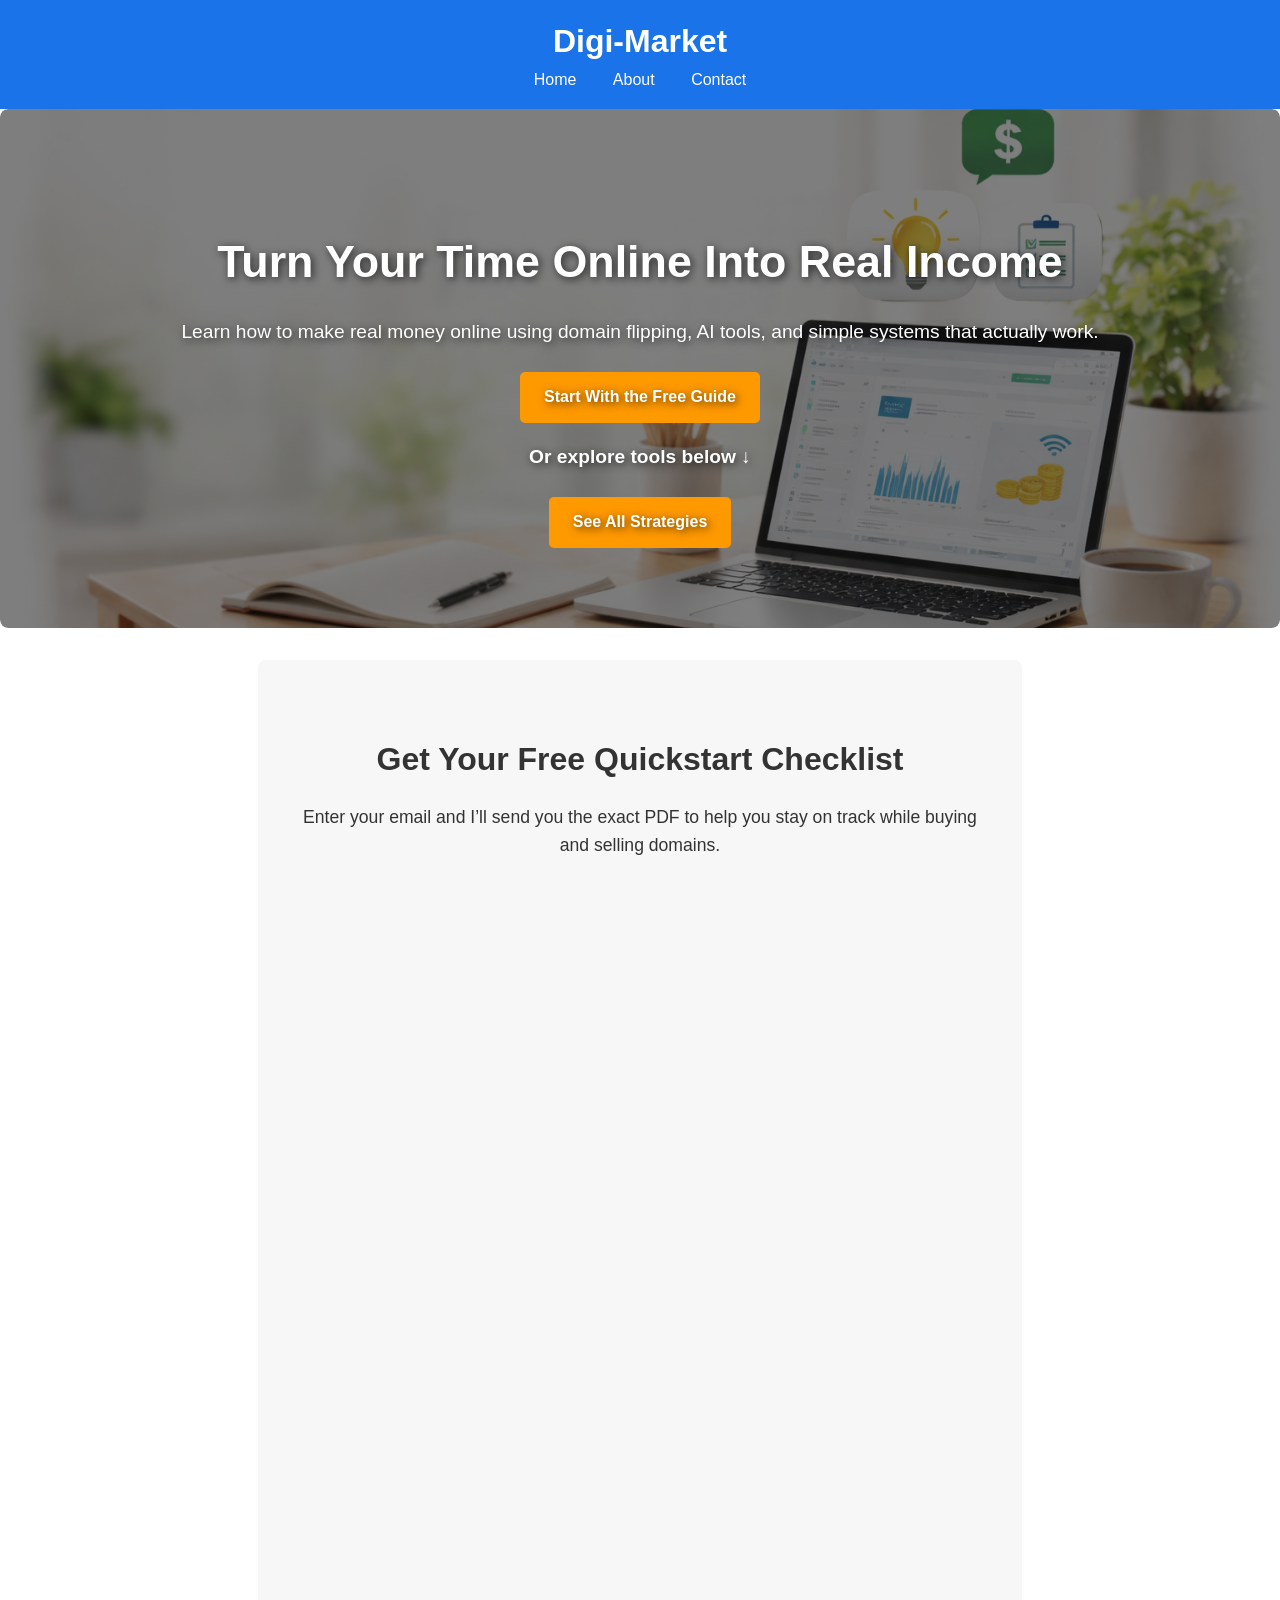
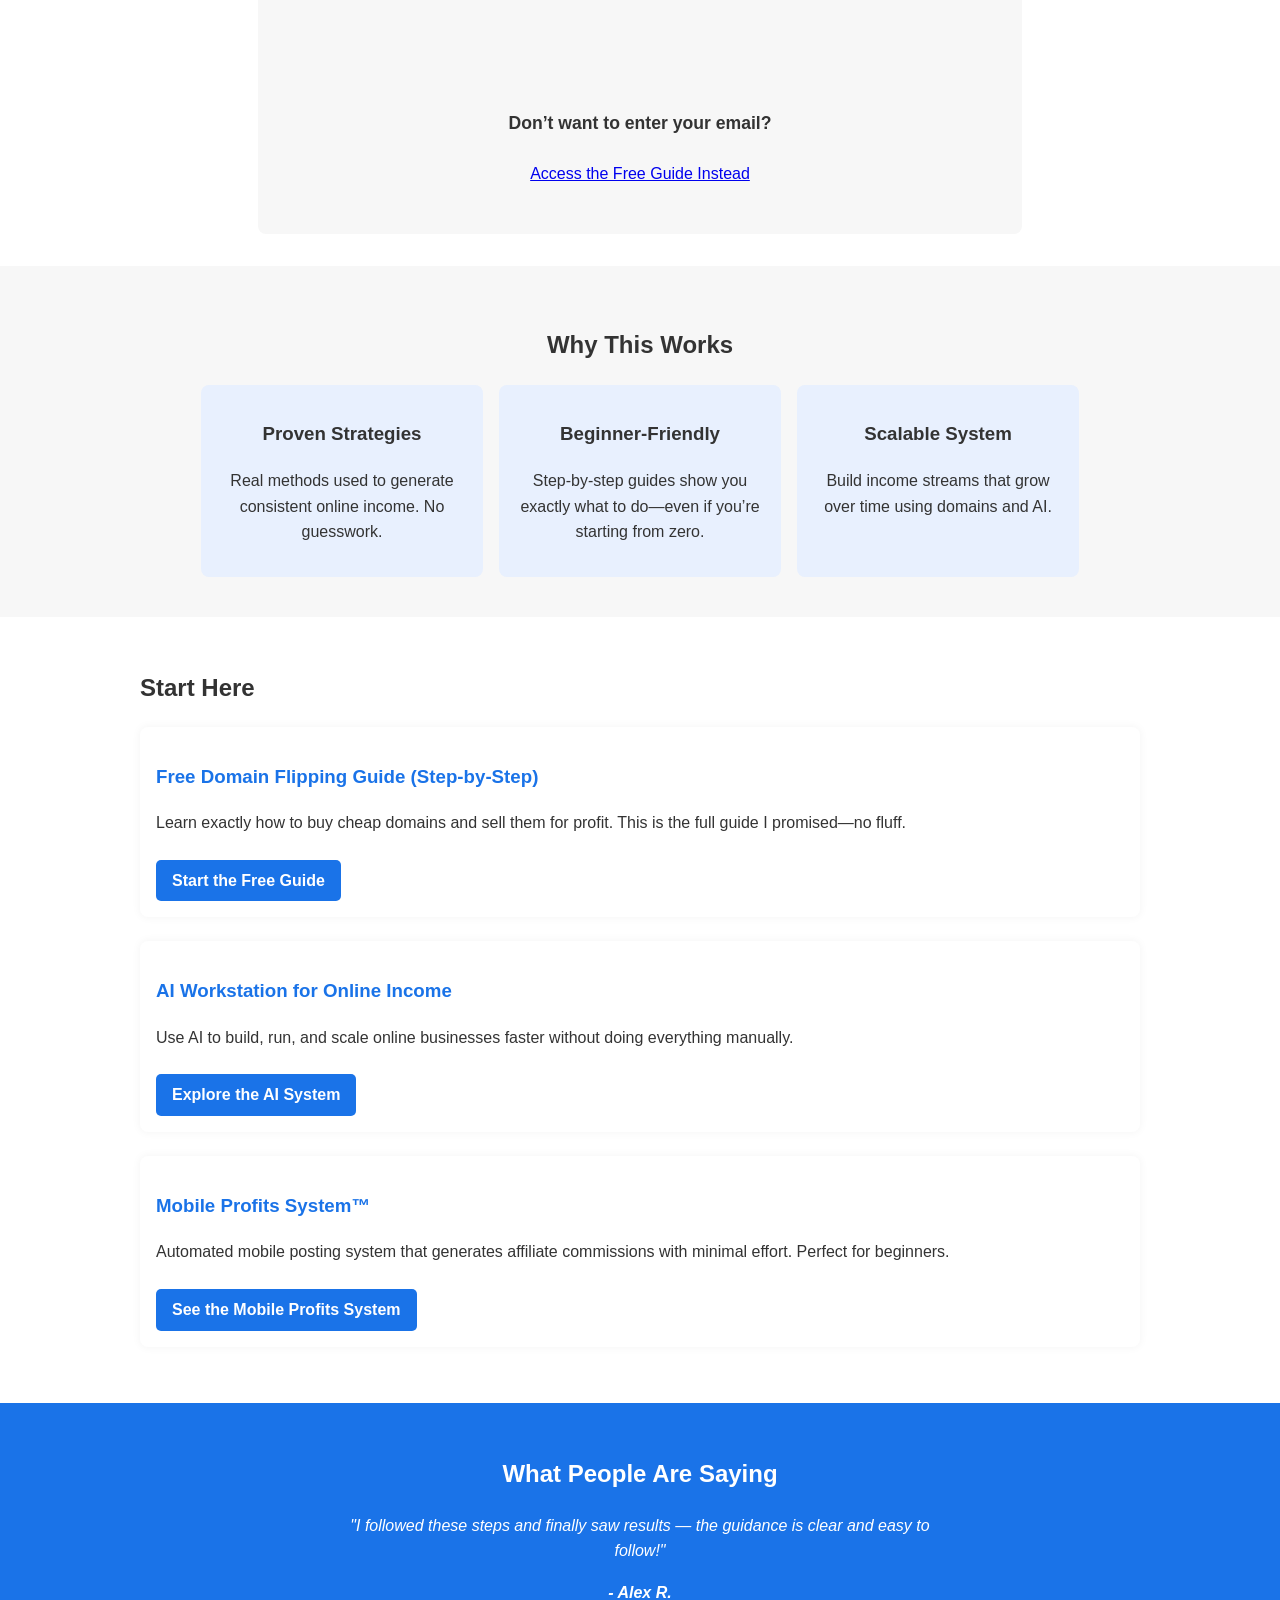
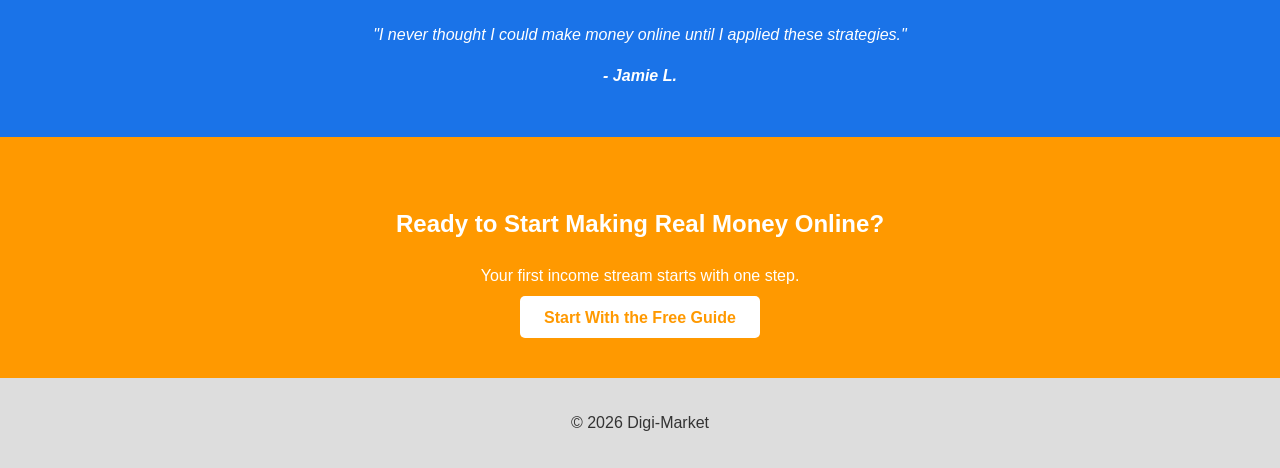
==== index.html @ 75db869a "Update index.html" ====
<!DOCTYPE html>
<html lang="en">
<head>
<meta charset="UTF-8">
<meta name="viewport" content="width=device-width, initial-scale=1.0">
<title>Digi-Market — Make Real Money Online</title>
<link rel="stylesheet" href="style.css">
  <!-- Google AdSense -->
<script async src="https://pagead2.googlesyndication.com/pagead/js/adsbygoogle.js?client=ca-pub-5979690672449137"
     crossorigin="anonymous"></script>
  <!-- Google tag (gtag.js) -->
  <script async src="https://www.googletagmanager.com/gtag/js?id=AW-18032650656"></script>
  <script>
    window.dataLayer = window.dataLayer || [];
    function gtag(){dataLayer.push(arguments);}
    gtag('js', new Date());
    gtag('config', 'AW-18032650656');
  </script>
</head>
<body>

<header>
  <h1>Digi-Market</h1>
  <nav>
    <a href="index.html">Home</a>
    <a href="about.html">About</a>
    <a href="contact.html">Contact</a>
  </nav>
</header>

<!-- Hero Section -->
<section class="hero">
  <h2>Turn Your Time Online Into Real Income</h2>
  <p>Learn how to make real money online using domain flipping, AI tools, and simple systems that actually work.</p>

  <!-- STRONGER FUNNEL CTA -->
  <a href="post1.html" class="btn">Start With the Free Guide</a>

  <p><strong>Or explore tools below ↓</strong></p>
  <a href="#featured-posts" class="btn">See All Strategies</a>
</section>

<!-- Email Capture / Free Checklist Section -->
<section class="email-capture">
  <h2>Get Your Free Quickstart Checklist</h2>
  <p>Enter your email and I’ll send you the exact PDF to help you stay on track while buying and selling domains.</p>

  <!-- Embed Google Form -->
  <iframe src="https://docs.google.com/forms/d/e/1FAIpQLSdi3RDAA8C1wClG1xMWoUE20D4mBUpLMf0RvMPn7SQaEUmAIg/viewform?usp=sharing&ouid=103506166708441668203" width="640" height="800" frameborder="0" marginheight="0" marginwidth="0">Loading…</iframe>

  <!-- Extra CTA -->
  <p><strong>Don’t want to enter your email?</strong></p>
  <a href="post1.html" class="btn">Access the Free Guide Instead</a>
</section>
  
  <!-- Ad Unit -->
<ins class="adsbygoogle"
     style="display:block; margin:20px auto;"
     data-ad-client="ca-pub-5979690672449137"
     data-ad-slot="1234567890"
     data-ad-format="auto"
     data-full-width-responsive="true"></ins>
<script>
     (adsbygoogle = window.adsbygoogle || []).push({});
</script>
  
<!-- Features / Benefits -->
<section class="features-section">
  <h2>Why This Works</h2>
  <div class="features">
    <div class="feature">
      <h3>Proven Strategies</h3>
      <p>Real methods used to generate consistent online income. No guesswork.</p>
    </div>
    <div class="feature">
      <h3>Beginner-Friendly</h3>
      <p>Step-by-step guides show you exactly what to do—even if you’re starting from zero.</p>
    </div>
    <div class="feature">
      <h3>Scalable System</h3>
      <p>Build income streams that grow over time using domains and AI.</p>
    </div>
  </div>
</section>

<!-- Featured Posts / Products -->
<section id="featured-posts" class="featured-posts">
  <h2>Start Here</h2>

  <!-- Post 1 -->
  <article>
    <h3><a href="post1.html">Free Domain Flipping Guide (Step-by-Step)</a></h3>
    <p>Learn exactly how to buy cheap domains and sell them for profit. This is the full guide I promised—no fluff.</p>
    <a href="post1.html" class="btn">Start the Free Guide</a>
  </article>

  <!-- Post 2 -->
  <article>
    <h3><a href="post2.html">AI Workstation for Online Income</a></h3>
    <p>Use AI to build, run, and scale online businesses faster without doing everything manually.</p>
    <a href="post2.html" class="btn">Explore the AI System</a>
  </article>

  <!-- Post 3: Mobile Profits Affiliate -->
  <article>
    <h3><a href="post3.html">Mobile Profits System™</a></h3>
    <p>Automated mobile posting system that generates affiliate commissions with minimal effort. Perfect for beginners.</p>
    <a href="post3.html" class="btn">See the Mobile Profits System</a>
  </article>
</section>

<!-- Testimonials Section -->
<section class="testimonials">
  <h2>What People Are Saying</h2>
  <div class="testimonial">
    <p>"I followed these steps and finally saw results — the guidance is clear and easy to follow!"</p>
    <span>- Alex R.</span>
  </div>
  <div class="testimonial">
    <p>"I never thought I could make money online until I applied these strategies."</p>
    <span>- Jamie L.</span>
  </div>
</section>

<!-- Bottom CTA -->
<section class="bottom-cta">
  <h2>Ready to Start Making Real Money Online?</h2>
  <p>Your first income stream starts with one step.</p>
  <a href="post1.html" class="btn">Start With the Free Guide</a>
</section>

<footer>
  <p>&copy; 2026 Digi-Market</p>
</footer>

</body>
</html>
---- style.css ----
/* --- General Styles --- */
body {
  font-family: Arial, sans-serif;
  margin: 0;
  padding: 0;
  line-height: 1.6;
  color: #333;
  background-color: #fff;
}

header {
  background: #1a73e8;
  color: #fff;
  padding: 1rem;
  text-align: center;
}

header h1 {
  margin: 0;
}

nav a {
  color: #fff;
  text-decoration: none;
  margin: 0 1rem;
}

nav a:hover {
  text-decoration: underline;
}

/* --- Hero Section --- */
.hero {
  position: relative;
  padding: 5rem 2rem;
  text-align: center;
  color: #fff;
  background-image: url('https://digi-makret.github.io/Digi-Market.github.io/hero-background.png'); /* root folder path */
  background-repeat: no-repeat;
  background-position: center center;
  background-size: cover;
  border-radius: 8px;
  overflow: hidden;
}

.hero::before {
  content: "";
  position: absolute;
  top: 0; left: 0;
  width: 100%;
  height: 100%;
  background-color: rgba(0, 0, 0, 0.5); /* overlay to make text readable */
  z-index: 0;
  border-radius: 8px;
}

.hero h2,
.hero p,
.hero .btn {
  position: relative;
  z-index: 1;
  text-shadow: 2px 2px 8px rgba(0,0,0,0.7);
}

.hero h2 {
  font-size: 2.8rem;
  margin-bottom: 1rem;
}

.hero p {
  font-size: 1.2rem;
  margin-bottom: 1.5rem;
}

.hero .btn {
  display: inline-block;
  padding: 0.8rem 1.5rem;
  background: #ff9900;
  color: #fff;
  border-radius: 5px;
  text-decoration: none;
  font-weight: bold;
  transition: background 0.3s;
}

.hero .btn:hover {
  background: #cc7a00;
}

/* --- Features Section --- */
.features-section {
  padding: 2.5rem 2rem;
  text-align: center;
  background: #f7f7f7;
}

.features {
  display: flex;
  flex-wrap: wrap;
  justify-content: center;
  gap: 1rem;
  margin-top: 1rem;
}

.feature {
  flex: 0 0 250px;
  background: #e8f0fe;
  padding: 1rem;
  border-radius: 8px;
}

/* --- Featured Posts --- */
.featured-posts {
  padding: 2rem;
  max-width: 1000px;
  margin: 0 auto;
}

.featured-posts article {
  background: #fff;
  padding: 1rem;
  margin-bottom: 1.5rem;
  border-radius: 8px;
  box-shadow: 0 0 10px rgba(0,0,0,0.05);
}

.featured-posts h3 a {
  color: #1a73e8;
  text-decoration: none;
}

.featured-posts .btn {
  display: inline-block;
  margin-top: 0.5rem;
  padding: 0.5rem 1rem;
  background: #1a73e8;
  color: #fff;
  border-radius: 5px;
  text-decoration: none;
  font-weight: bold;
}

.featured-posts .btn:hover {
  background: #155ab6;
}

/* --- Testimonials --- */
.testimonials {
  background: #1a73e8;
  color: #fff;
  text-align: center;
  padding: 2rem;
}

.testimonials .testimonial {
  max-width: 600px;
  margin: 1rem auto;
  font-style: italic;
}

.testimonials span {
  display: block;
  margin-top: 0.5rem;
  font-weight: bold;
}

/* --- Bottom CTA --- */
.bottom-cta {
  text-align: center;
  padding: 3rem 2rem;
  background: #ff9900;
  color: #fff;
}

.bottom-cta .btn {
  background: #fff;
  color: #ff9900;
  padding: 0.8rem 1.5rem;
  font-weight: bold;
  text-decoration: none;
  border-radius: 5px;
}

.bottom-cta .btn:hover {
  background: #e6e6e6;
}

/* --- Footer --- */
footer {
  text-align: center;
  padding: 1rem;
  background: #ddd;
}

/* --- Email Capture Section --- */
.email-capture {
  text-align: center;
  padding: 3rem 2rem;
  background: #f7f7f7;
  border-radius: 8px;
  margin: 2rem auto;
  max-width: 700px;
}

.email-capture h2 {
  font-size: 2rem;
  margin-bottom: 1rem;
}

.email-capture p {
  font-size: 1.1rem;
  margin-bottom: 1.5rem;
}

.email-capture iframe {
  border: none;
  width: 100%;
  max-width: 640px;
  height: 800px;
  border-radius: 8px;
}
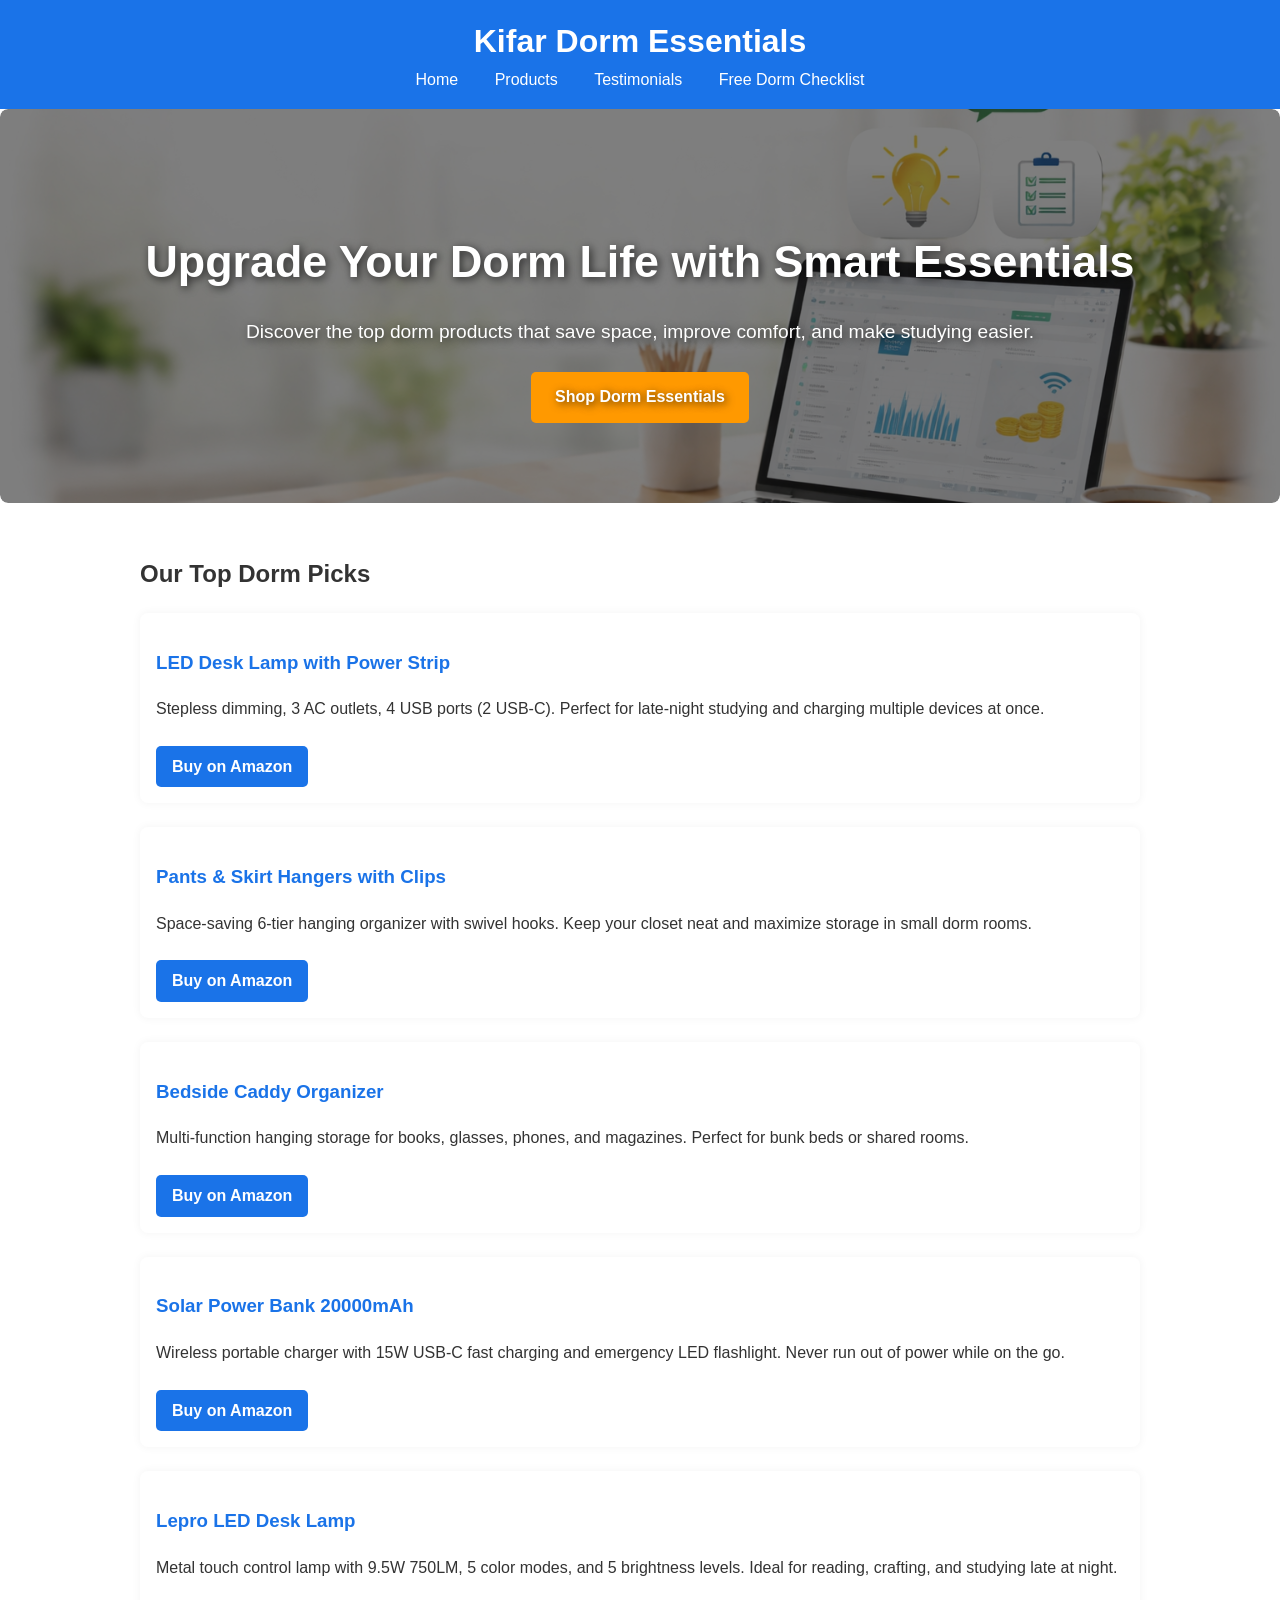
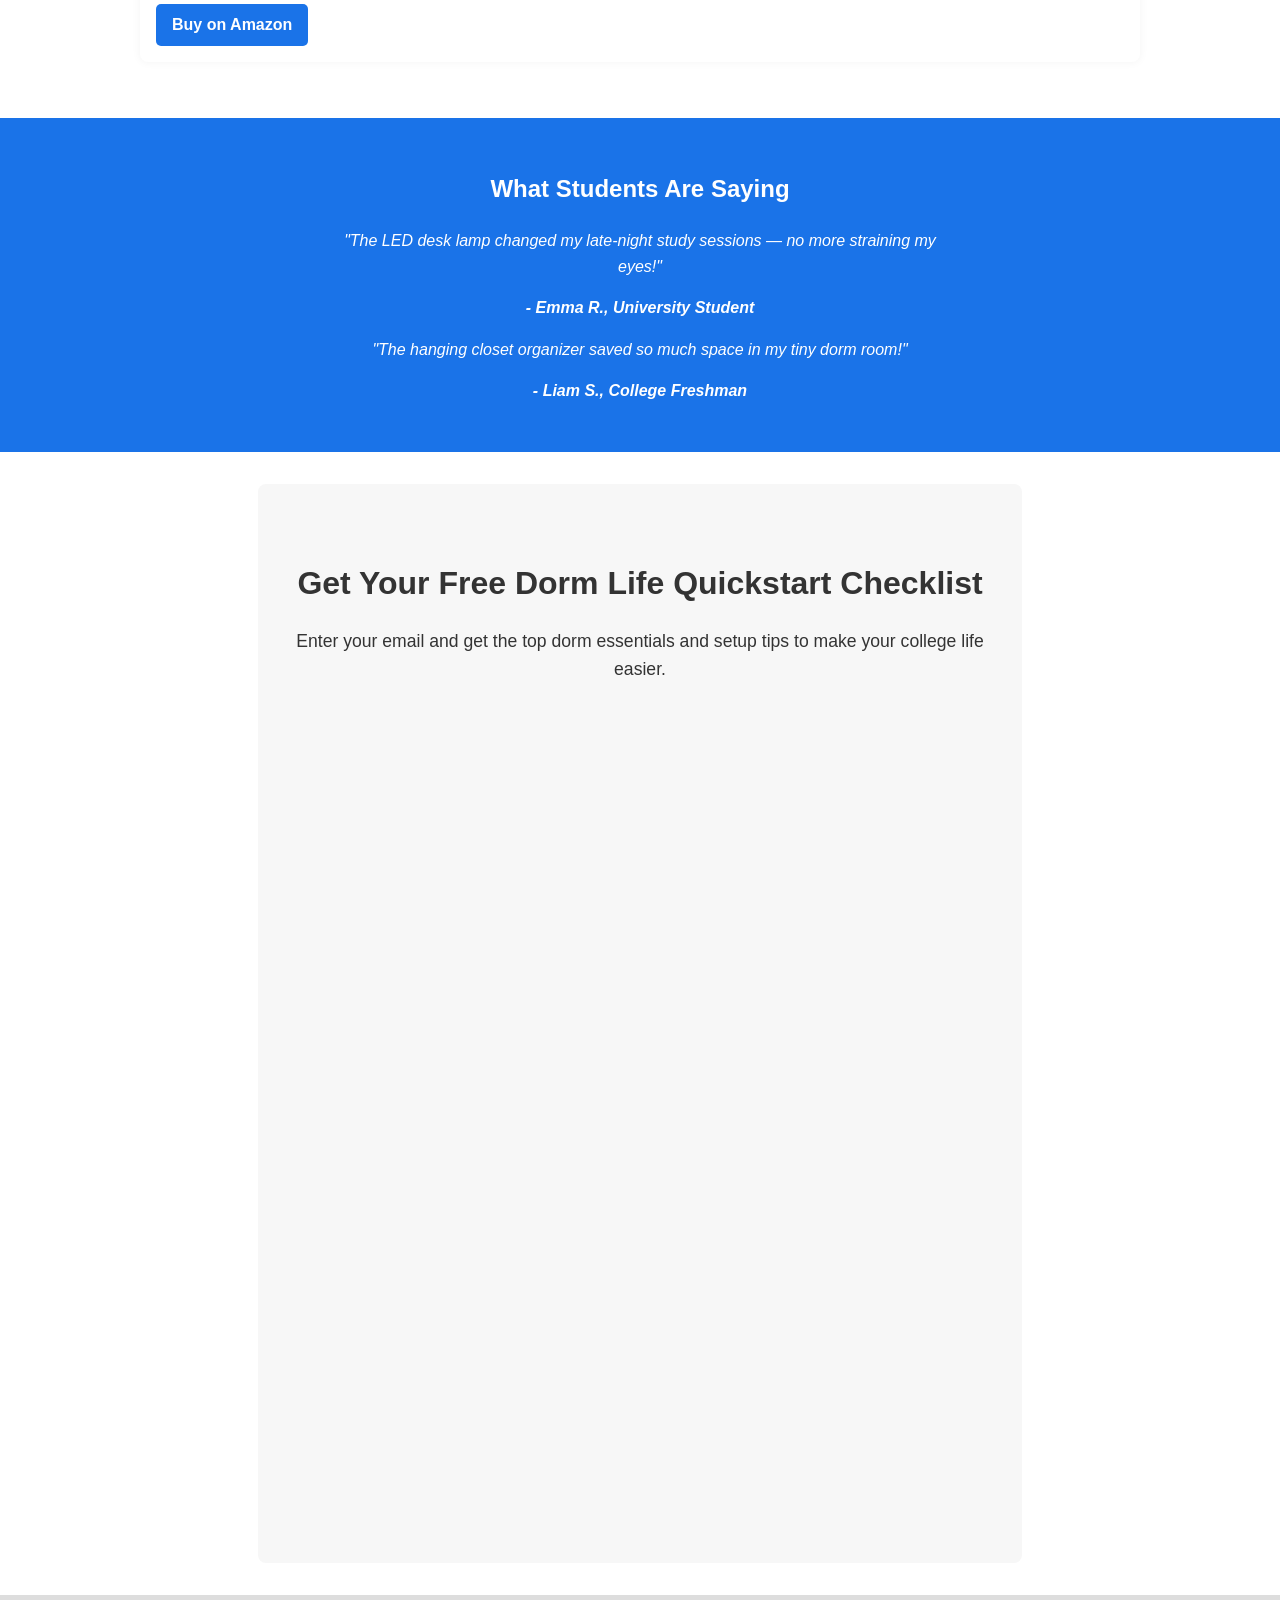
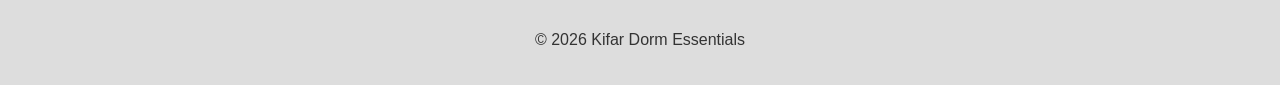
==== commit 2f765bef: "Update index.html" ====
--- a/index.html
+++ b/index.html
@@ -3,134 +3,104 @@
 <head>
 <meta charset="UTF-8">
 <meta name="viewport" content="width=device-width, initial-scale=1.0">
-<title>Digi-Market — Make Real Money Online</title>
+<title>Kifar Dorm Essentials — Make Your College Life Easier</title>
 <link rel="stylesheet" href="style.css">
-  <!-- Google AdSense -->
+
+<!-- Google AdSense -->
 <script async src="https://pagead2.googlesyndication.com/pagead/js/adsbygoogle.js?client=ca-pub-5979690672449137"
      crossorigin="anonymous"></script>
-  <!-- Google tag (gtag.js) -->
-  <script async src="https://www.googletagmanager.com/gtag/js?id=AW-18032650656"></script>
-  <script>
-    window.dataLayer = window.dataLayer || [];
-    function gtag(){dataLayer.push(arguments);}
-    gtag('js', new Date());
-    gtag('config', 'AW-18032650656');
-  </script>
+
+<!-- Google Analytics Tag -->
+<script async src="https://www.googletagmanager.com/gtag/js?id=AW-18032650656"></script>
+<script>
+  window.dataLayer = window.dataLayer || [];
+  function gtag(){dataLayer.push(arguments);}
+  gtag('js', new Date());
+  gtag('config', 'AW-18032650656');
+</script>
 </head>
 <body>
 
 <header>
-  <h1>Digi-Market</h1>
+  <h1>Kifar Dorm Essentials</h1>
   <nav>
     <a href="index.html">Home</a>
-    <a href="about.html">About</a>
-    <a href="contact.html">Contact</a>
+    <a href="#featured-products">Products</a>
+    <a href="#testimonials">Testimonials</a>
+    <a href="#email-capture">Free Dorm Checklist</a>
   </nav>
 </header>
 
 <!-- Hero Section -->
 <section class="hero">
-  <h2>Turn Your Time Online Into Real Income</h2>
-  <p>Learn how to make real money online using domain flipping, AI tools, and simple systems that actually work.</p>
-
-  <!-- STRONGER FUNNEL CTA -->
-  <a href="post1.html" class="btn">Start With the Free Guide</a>
-
-  <p><strong>Or explore tools below ↓</strong></p>
-  <a href="#featured-posts" class="btn">See All Strategies</a>
+  <h2>Upgrade Your Dorm Life with Smart Essentials</h2>
+  <p>Discover the top dorm products that save space, improve comfort, and make studying easier.</p>
+  <a href="#featured-products" class="btn">Shop Dorm Essentials</a>
 </section>
 
-<!-- Email Capture / Free Checklist Section -->
-<section class="email-capture">
-  <h2>Get Your Free Quickstart Checklist</h2>
-  <p>Enter your email and I’ll send you the exact PDF to help you stay on track while buying and selling domains.</p>
+<!-- Featured Products Section -->
+<section id="featured-products" class="featured-posts">
+  <h2>Our Top Dorm Picks</h2>
 
-  <!-- Embed Google Form -->
-  <iframe src="https://docs.google.com/forms/d/e/1FAIpQLSdi3RDAA8C1wClG1xMWoUE20D4mBUpLMf0RvMPn7SQaEUmAIg/viewform?usp=sharing&ouid=103506166708441668203" width="640" height="800" frameborder="0" marginheight="0" marginwidth="0">Loading…</iframe>
+  <!-- Product 1 -->
+  <article>
+    <h3><a href="post1.html">LED Desk Lamp with Power Strip</a></h3>
+    <p>Stepless dimming, 3 AC outlets, 4 USB ports (2 USB-C). Perfect for late-night studying and charging multiple devices at once.</p>
+    <a href="https://amzn.to/4t3uhib" target="_blank" class="btn">Buy on Amazon</a>
+  </article>
 
-  <!-- Extra CTA -->
-  <p><strong>Don’t want to enter your email?</strong></p>
-  <a href="post1.html" class="btn">Access the Free Guide Instead</a>
+  <!-- Product 2 -->
+  <article>
+    <h3><a href="post2.html">Pants & Skirt Hangers with Clips</a></h3>
+    <p>Space-saving 6-tier hanging organizer with swivel hooks. Keep your closet neat and maximize storage in small dorm rooms.</p>
+    <a href="https://amzn.to/4srKptY" target="_blank" class="btn">Buy on Amazon</a>
+  </article>
+
+  <!-- Product 3 -->
+  <article>
+    <h3><a href="post3.html">Bedside Caddy Organizer</a></h3>
+    <p>Multi-function hanging storage for books, glasses, phones, and magazines. Perfect for bunk beds or shared rooms.</p>
+    <a href="https://amzn.to/3NAKEnC" target="_blank" class="btn">Buy on Amazon</a>
+  </article>
+
+  <!-- Product 4 -->
+  <article>
+    <h3><a href="post4.html">Solar Power Bank 20000mAh</a></h3>
+    <p>Wireless portable charger with 15W USB-C fast charging and emergency LED flashlight. Never run out of power while on the go.</p>
+    <a href="https://amzn.to/41lmUH9" target="_blank" class="btn">Buy on Amazon</a>
+  </article>
+
+  <!-- Product 5 -->
+  <article>
+    <h3><a href="post5.html">Lepro LED Desk Lamp</a></h3>
+    <p>Metal touch control lamp with 9.5W 750LM, 5 color modes, and 5 brightness levels. Ideal for reading, crafting, and studying late at night.</p>
+    <a href="https://amzn.to/3PVP1Ks" target="_blank" class="btn">Buy on Amazon</a>
+  </article>
+
 </section>
-  
-  <!-- Ad Unit -->
-<ins class="adsbygoogle"
-     style="display:block; margin:20px auto;"
-     data-ad-client="ca-pub-5979690672449137"
-     data-ad-slot="1234567890"
-     data-ad-format="auto"
-     data-full-width-responsive="true"></ins>
-<script>
-     (adsbygoogle = window.adsbygoogle || []).push({});
-</script>
-  
-<!-- Features / Benefits -->
-<section class="features-section">
-  <h2>Why This Works</h2>
-  <div class="features">
-    <div class="feature">
-      <h3>Proven Strategies</h3>
-      <p>Real methods used to generate consistent online income. No guesswork.</p>
-    </div>
-    <div class="feature">
-      <h3>Beginner-Friendly</h3>
-      <p>Step-by-step guides show you exactly what to do—even if you’re starting from zero.</p>
-    </div>
-    <div class="feature">
-      <h3>Scalable System</h3>
-      <p>Build income streams that grow over time using domains and AI.</p>
-    </div>
+
+<!-- Testimonials Section -->
+<section id="testimonials" class="testimonials">
+  <h2>What Students Are Saying</h2>
+  <div class="testimonial">
+    <p>"The LED desk lamp changed my late-night study sessions — no more straining my eyes!"</p>
+    <span>- Emma R., University Student</span>
+  </div>
+  <div class="testimonial">
+    <p>"The hanging closet organizer saved so much space in my tiny dorm room!"</p>
+    <span>- Liam S., College Freshman</span>
   </div>
 </section>
 
-<!-- Featured Posts / Products -->
-<section id="featured-posts" class="featured-posts">
-  <h2>Start Here</h2>
-
-  <!-- Post 1 -->
-  <article>
-    <h3><a href="post1.html">Free Domain Flipping Guide (Step-by-Step)</a></h3>
-    <p>Learn exactly how to buy cheap domains and sell them for profit. This is the full guide I promised—no fluff.</p>
-    <a href="post1.html" class="btn">Start the Free Guide</a>
-  </article>
-
-  <!-- Post 2 -->
-  <article>
-    <h3><a href="post2.html">AI Workstation for Online Income</a></h3>
-    <p>Use AI to build, run, and scale online businesses faster without doing everything manually.</p>
-    <a href="post2.html" class="btn">Explore the AI System</a>
-  </article>
-
-  <!-- Post 3: Mobile Profits Affiliate -->
-  <article>
-    <h3><a href="post3.html">Mobile Profits System™</a></h3>
-    <p>Automated mobile posting system that generates affiliate commissions with minimal effort. Perfect for beginners.</p>
-    <a href="post3.html" class="btn">See the Mobile Profits System</a>
-  </article>
-</section>
-
-<!-- Testimonials Section -->
-<section class="testimonials">
-  <h2>What People Are Saying</h2>
-  <div class="testimonial">
-    <p>"I followed these steps and finally saw results — the guidance is clear and easy to follow!"</p>
-    <span>- Alex R.</span>
-  </div>
-  <div class="testimonial">
-    <p>"I never thought I could make money online until I applied these strategies."</p>
-    <span>- Jamie L.</span>
-  </div>
-</section>
-
-<!-- Bottom CTA -->
-<section class="bottom-cta">
-  <h2>Ready to Start Making Real Money Online?</h2>
-  <p>Your first income stream starts with one step.</p>
-  <a href="post1.html" class="btn">Start With the Free Guide</a>
+<!-- Email Capture / Free Dorm Checklist Section -->
+<section id="email-capture" class="email-capture">
+  <h2>Get Your Free Dorm Life Quickstart Checklist</h2>
+  <p>Enter your email and get the top dorm essentials and setup tips to make your college life easier.</p>
+  <iframe src="https://docs.google.com/forms/d/e/1FAIpQLSdi3RDAA8C1wClG1xMWoUE20D4mBUpLMf0RvMPn7SQaEUmAIg/viewform?usp=sharing" width="640" height="800" frameborder="0">Loading…</iframe>
 </section>
 
 <footer>
-  <p>&copy; 2026 Digi-Market</p>
+  <p>&copy; 2026 Kifar Dorm Essentials</p>
 </footer>
 
 </body>
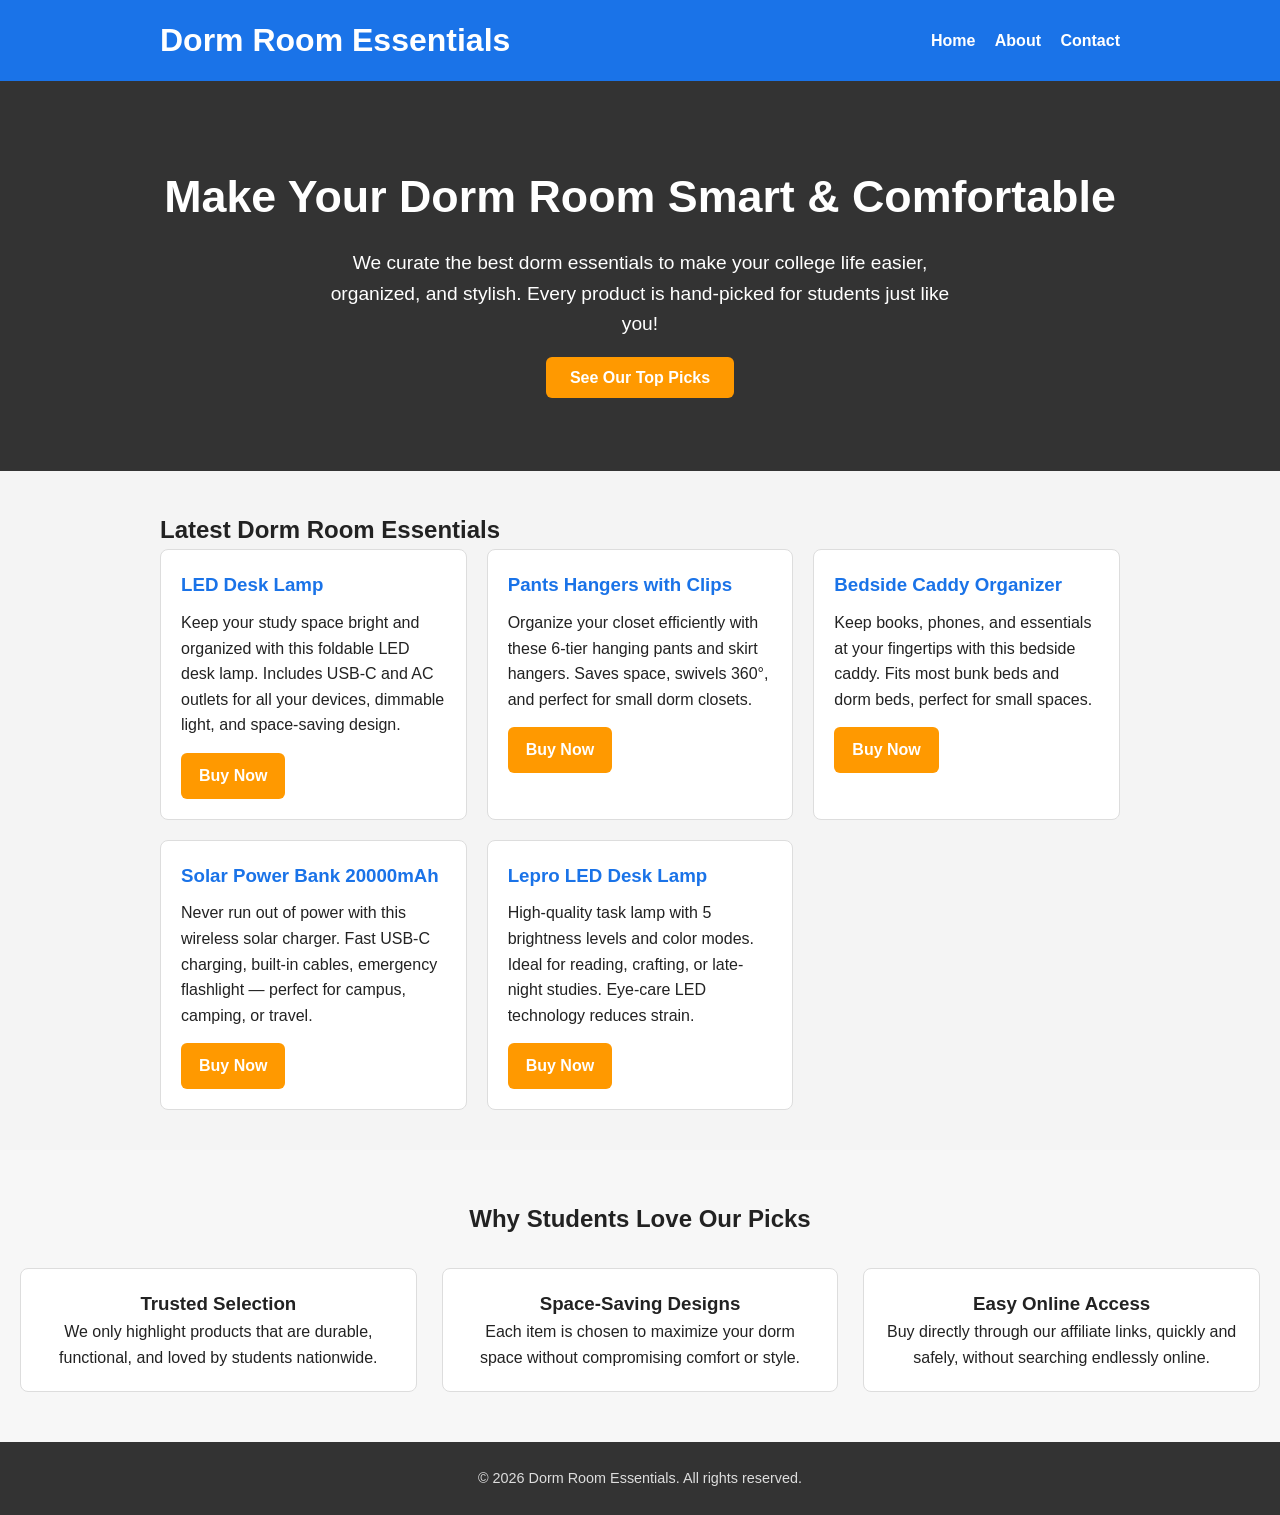
==== commit cbeec5ee: "Update index.html" ====
--- a/index.html
+++ b/index.html
@@ -3,104 +3,86 @@
 <head>
 <meta charset="UTF-8">
 <meta name="viewport" content="width=device-width, initial-scale=1.0">
-<title>Kifar Dorm Essentials — Make Your College Life Easier</title>
+<title>Dorm Room Essentials — Kifar.co.uk</title>
 <link rel="stylesheet" href="style.css">
-
-<!-- Google AdSense -->
-<script async src="https://pagead2.googlesyndication.com/pagead/js/adsbygoogle.js?client=ca-pub-5979690672449137"
-     crossorigin="anonymous"></script>
-
-<!-- Google Analytics Tag -->
-<script async src="https://www.googletagmanager.com/gtag/js?id=AW-18032650656"></script>
-<script>
-  window.dataLayer = window.dataLayer || [];
-  function gtag(){dataLayer.push(arguments);}
-  gtag('js', new Date());
-  gtag('config', 'AW-18032650656');
-</script>
 </head>
 <body>
 
 <header>
-  <h1>Kifar Dorm Essentials</h1>
-  <nav>
-    <a href="index.html">Home</a>
-    <a href="#featured-products">Products</a>
-    <a href="#testimonials">Testimonials</a>
-    <a href="#email-capture">Free Dorm Checklist</a>
-  </nav>
+  <div class="header-container">
+    <h1>Dorm Room Essentials</h1>
+    <nav>
+      <a href="index.html">Home</a>
+      <a href="about.html">About</a>
+      <a href="contact.html">Contact</a>
+    </nav>
+  </div>
 </header>
 
-<!-- Hero Section -->
 <section class="hero">
-  <h2>Upgrade Your Dorm Life with Smart Essentials</h2>
-  <p>Discover the top dorm products that save space, improve comfort, and make studying easier.</p>
-  <a href="#featured-products" class="btn">Shop Dorm Essentials</a>
-</section>
-
-<!-- Featured Products Section -->
-<section id="featured-products" class="featured-posts">
-  <h2>Our Top Dorm Picks</h2>
-
-  <!-- Product 1 -->
-  <article>
-    <h3><a href="post1.html">LED Desk Lamp with Power Strip</a></h3>
-    <p>Stepless dimming, 3 AC outlets, 4 USB ports (2 USB-C). Perfect for late-night studying and charging multiple devices at once.</p>
-    <a href="https://amzn.to/4t3uhib" target="_blank" class="btn">Buy on Amazon</a>
-  </article>
-
-  <!-- Product 2 -->
-  <article>
-    <h3><a href="post2.html">Pants & Skirt Hangers with Clips</a></h3>
-    <p>Space-saving 6-tier hanging organizer with swivel hooks. Keep your closet neat and maximize storage in small dorm rooms.</p>
-    <a href="https://amzn.to/4srKptY" target="_blank" class="btn">Buy on Amazon</a>
-  </article>
-
-  <!-- Product 3 -->
-  <article>
-    <h3><a href="post3.html">Bedside Caddy Organizer</a></h3>
-    <p>Multi-function hanging storage for books, glasses, phones, and magazines. Perfect for bunk beds or shared rooms.</p>
-    <a href="https://amzn.to/3NAKEnC" target="_blank" class="btn">Buy on Amazon</a>
-  </article>
-
-  <!-- Product 4 -->
-  <article>
-    <h3><a href="post4.html">Solar Power Bank 20000mAh</a></h3>
-    <p>Wireless portable charger with 15W USB-C fast charging and emergency LED flashlight. Never run out of power while on the go.</p>
-    <a href="https://amzn.to/41lmUH9" target="_blank" class="btn">Buy on Amazon</a>
-  </article>
-
-  <!-- Product 5 -->
-  <article>
-    <h3><a href="post5.html">Lepro LED Desk Lamp</a></h3>
-    <p>Metal touch control lamp with 9.5W 750LM, 5 color modes, and 5 brightness levels. Ideal for reading, crafting, and studying late at night.</p>
-    <a href="https://amzn.to/3PVP1Ks" target="_blank" class="btn">Buy on Amazon</a>
-  </article>
-
-</section>
-
-<!-- Testimonials Section -->
-<section id="testimonials" class="testimonials">
-  <h2>What Students Are Saying</h2>
-  <div class="testimonial">
-    <p>"The LED desk lamp changed my late-night study sessions — no more straining my eyes!"</p>
-    <span>- Emma R., University Student</span>
-  </div>
-  <div class="testimonial">
-    <p>"The hanging closet organizer saved so much space in my tiny dorm room!"</p>
-    <span>- Liam S., College Freshman</span>
+  <div class="hero-content">
+    <h2>Make Your Dorm Room Smart & Comfortable</h2>
+    <p>We curate the best dorm essentials to make your college life easier, organized, and stylish. Every product is hand-picked for students just like you!</p>
+    <a href="#featured-products" class="btn">See Our Top Picks</a>
   </div>
 </section>
 
-<!-- Email Capture / Free Dorm Checklist Section -->
-<section id="email-capture" class="email-capture">
-  <h2>Get Your Free Dorm Life Quickstart Checklist</h2>
-  <p>Enter your email and get the top dorm essentials and setup tips to make your college life easier.</p>
-  <iframe src="https://docs.google.com/forms/d/e/1FAIpQLSdi3RDAA8C1wClG1xMWoUE20D4mBUpLMf0RvMPn7SQaEUmAIg/viewform?usp=sharing" width="640" height="800" frameborder="0">Loading…</iframe>
+<section id="featured-products" class="products-section">
+  <h2>Latest Dorm Room Essentials</h2>
+  <div class="products-grid">
+    <!-- Product Example (Repeat for each product) -->
+    <article class="product-card">
+      <h3>LED Desk Lamp</h3>
+      <p>Keep your study space bright and organized with this foldable LED desk lamp. Includes USB-C and AC outlets for all your devices, dimmable light, and space-saving design.</p>
+      <a href="https://amzn.to/4t3uhib" target="_blank" class="btn">Buy Now</a>
+    </article>
+
+    <article class="product-card">
+      <h3>Pants Hangers with Clips</h3>
+      <p>Organize your closet efficiently with these 6-tier hanging pants and skirt hangers. Saves space, swivels 360°, and perfect for small dorm closets.</p>
+      <a href="https://amzn.to/4srKptY" target="_blank" class="btn">Buy Now</a>
+    </article>
+
+    <article class="product-card">
+      <h3>Bedside Caddy Organizer</h3>
+      <p>Keep books, phones, and essentials at your fingertips with this bedside caddy. Fits most bunk beds and dorm beds, perfect for small spaces.</p>
+      <a href="https://amzn.to/3NAKEnC" target="_blank" class="btn">Buy Now</a>
+    </article>
+
+    <article class="product-card">
+      <h3>Solar Power Bank 20000mAh</h3>
+      <p>Never run out of power with this wireless solar charger. Fast USB-C charging, built-in cables, emergency flashlight — perfect for campus, camping, or travel.</p>
+      <a href="https://amzn.to/41lmUH9" target="_blank" class="btn">Buy Now</a>
+    </article>
+
+    <article class="product-card">
+      <h3>Lepro LED Desk Lamp</h3>
+      <p>High-quality task lamp with 5 brightness levels and color modes. Ideal for reading, crafting, or late-night studies. Eye-care LED technology reduces strain.</p>
+      <a href="https://amzn.to/3PVP1Ks" target="_blank" class="btn">Buy Now</a>
+    </article>
+  </div>
+</section>
+
+<section class="why-section">
+  <h2>Why Students Love Our Picks</h2>
+  <div class="reasons-grid">
+    <div class="reason">
+      <h3>Trusted Selection</h3>
+      <p>We only highlight products that are durable, functional, and loved by students nationwide.</p>
+    </div>
+    <div class="reason">
+      <h3>Space-Saving Designs</h3>
+      <p>Each item is chosen to maximize your dorm space without compromising comfort or style.</p>
+    </div>
+    <div class="reason">
+      <h3>Easy Online Access</h3>
+      <p>Buy directly through our affiliate links, quickly and safely, without searching endlessly online.</p>
+    </div>
+  </div>
 </section>
 
 <footer>
-  <p>&copy; 2026 Kifar Dorm Essentials</p>
+  <p>&copy; 2026 Dorm Room Essentials. All rights reserved.</p>
 </footer>
 
 </body>
--- a/style.css
+++ b/style.css
@@ -1,221 +1,183 @@
-/* --- General Styles --- */
-body {
-  font-family: Arial, sans-serif;
+/* --- General Reset --- */
+* {
   margin: 0;
   padding: 0;
-  line-height: 1.6;
-  color: #333;
-  background-color: #fff;
+  box-sizing: border-box;
 }
 
-header {
-  background: #1a73e8;
-  color: #fff;
-  padding: 1rem;
-  text-align: center;
+body {
+  font-family: 'Helvetica Neue', Arial, sans-serif;
+  line-height: 1.6;
+  color: #222;
+  background-color: #f4f4f4;
 }
 
-header h1 {
-  margin: 0;
+/* --- Header --- */
+header {
+  background-color: #1a73e8;
+  color: white;
+  padding: 15px 0;
 }
 
-nav a {
-  color: #fff;
-  text-decoration: none;
-  margin: 0 1rem;
+.header-container {
+  max-width: 1000px;
+  margin: 0 auto;
+  display: flex;
+  justify-content: space-between;
+  align-items: center;
+  padding: 0 20px;
 }
 
-nav a:hover {
-  text-decoration: underline;
+header nav a {
+  color: white;
+  margin-left: 15px;
+  text-decoration: none;
+  font-weight: bold;
+  transition: color 0.3s;
+}
+
+header nav a:hover {
+  color: #ffd700;
 }
 
 /* --- Hero Section --- */
 .hero {
+  background-color: #333;
+  color: #fff;
+  text-align: center;
+  padding: 80px 20px;
   position: relative;
-  padding: 5rem 2rem;
-  text-align: center;
-  color: #fff;
-  background-image: url('https://digi-makret.github.io/Digi-Market.github.io/hero-background.png'); /* root folder path */
-  background-repeat: no-repeat;
-  background-position: center center;
-  background-size: cover;
-  border-radius: 8px;
-  overflow: hidden;
-}
-
-.hero::before {
-  content: "";
-  position: absolute;
-  top: 0; left: 0;
-  width: 100%;
-  height: 100%;
-  background-color: rgba(0, 0, 0, 0.5); /* overlay to make text readable */
-  z-index: 0;
-  border-radius: 8px;
-}
-
-.hero h2,
-.hero p,
-.hero .btn {
-  position: relative;
-  z-index: 1;
-  text-shadow: 2px 2px 8px rgba(0,0,0,0.7);
 }
 
 .hero h2 {
   font-size: 2.8rem;
-  margin-bottom: 1rem;
+  margin-bottom: 15px;
 }
 
 .hero p {
   font-size: 1.2rem;
-  margin-bottom: 1.5rem;
+  margin-bottom: 25px;
+  max-width: 650px;
+  margin-left: auto;
+  margin-right: auto;
 }
 
 .hero .btn {
-  display: inline-block;
-  padding: 0.8rem 1.5rem;
-  background: #ff9900;
+  background-color: #ff9900;
   color: #fff;
-  border-radius: 5px;
+  padding: 12px 24px;
+  border-radius: 6px;
   text-decoration: none;
   font-weight: bold;
   transition: background 0.3s;
 }
 
 .hero .btn:hover {
-  background: #cc7a00;
+  background-color: #e68a00;
 }
 
-/* --- Features Section --- */
-.features-section {
-  padding: 2.5rem 2rem;
-  text-align: center;
-  background: #f7f7f7;
+/* --- Products Grid --- */
+.products-section {
+  max-width: 1000px;
+  margin: 40px auto;
+  padding: 0 20px;
 }
 
-.features {
-  display: flex;
-  flex-wrap: wrap;
-  justify-content: center;
-  gap: 1rem;
-  margin-top: 1rem;
+.products-grid {
+  display: grid;
+  grid-template-columns: repeat(auto-fit, minmax(260px, 1fr));
+  gap: 20px;
 }
 
-.feature {
-  flex: 0 0 250px;
-  background: #e8f0fe;
-  padding: 1rem;
+.product-card {
+  background: #fff;
+  padding: 20px;
   border-radius: 8px;
+  border: 1px solid #ddd;
+  transition: box-shadow 0.3s;
 }
 
-/* --- Featured Posts --- */
-.featured-posts {
-  padding: 2rem;
-  max-width: 1000px;
-  margin: 0 auto;
+.product-card:hover {
+  box-shadow: 0 8px 20px rgba(0,0,0,0.12);
 }
 
-.featured-posts article {
-  background: #fff;
-  padding: 1rem;
-  margin-bottom: 1.5rem;
-  border-radius: 8px;
-  box-shadow: 0 0 10px rgba(0,0,0,0.05);
+.product-card h3 {
+  color: #1a73e8;
+  margin-bottom: 10px;
 }
 
-.featured-posts h3 a {
-  color: #1a73e8;
-  text-decoration: none;
+.product-card p {
+  margin-bottom: 15px;
 }
 
-.featured-posts .btn {
+.product-card .btn {
   display: inline-block;
-  margin-top: 0.5rem;
-  padding: 0.5rem 1rem;
-  background: #1a73e8;
+  padding: 10px 18px;
+  background-color: #ff9900;
   color: #fff;
-  border-radius: 5px;
+  border-radius: 6px;
   text-decoration: none;
   font-weight: bold;
 }
 
-.featured-posts .btn:hover {
-  background: #155ab6;
+.product-card .btn:hover {
+  background-color: #e68a00;
 }
 
-/* --- Testimonials --- */
-.testimonials {
-  background: #1a73e8;
-  color: #fff;
+/* --- Why Section --- */
+.why-section {
+  background-color: #f7f7f7;
+  padding: 50px 20px;
   text-align: center;
-  padding: 2rem;
 }
 
-.testimonials .testimonial {
-  max-width: 600px;
-  margin: 1rem auto;
-  font-style: italic;
+.reasons-grid {
+  display: grid;
+  grid-template-columns: repeat(auto-fit, minmax(220px, 1fr));
+  gap: 25px;
+  margin-top: 30px;
 }
 
-.testimonials span {
-  display: block;
-  margin-top: 0.5rem;
-  font-weight: bold;
+.reason {
+  background: #fff;
+  border-radius: 8px;
+  padding: 20px;
+  border: 1px solid #ddd;
+  transition: transform 0.3s;
 }
 
-/* --- Bottom CTA --- */
-.bottom-cta {
-  text-align: center;
-  padding: 3rem 2rem;
-  background: #ff9900;
-  color: #fff;
-}
-
-.bottom-cta .btn {
-  background: #fff;
-  color: #ff9900;
-  padding: 0.8rem 1.5rem;
-  font-weight: bold;
-  text-decoration: none;
-  border-radius: 5px;
-}
-
-.bottom-cta .btn:hover {
-  background: #e6e6e6;
+.reason:hover {
+  transform: translateY(-5px);
 }
 
 /* --- Footer --- */
 footer {
   text-align: center;
-  padding: 1rem;
-  background: #ddd;
+  background: #333;
+  color: #ddd;
+  padding: 25px 20px;
+  font-size: 0.9rem;
 }
 
-/* --- Email Capture Section --- */
-.email-capture {
-  text-align: center;
-  padding: 3rem 2rem;
-  background: #f7f7f7;
-  border-radius: 8px;
-  margin: 2rem auto;
-  max-width: 700px;
+/* --- Buttons --- */
+.btn {
+  transition: all 0.3s ease;
 }
 
-.email-capture h2 {
-  font-size: 2rem;
-  margin-bottom: 1rem;
+.back {
+  background-color: #555;
 }
 
-.email-capture p {
-  font-size: 1.1rem;
-  margin-bottom: 1.5rem;
+.back:hover {
+  background-color: #333;
 }
 
-.email-capture iframe {
-  border: none;
-  width: 100%;
-  max-width: 640px;
-  height: 800px;
-  border-radius: 8px;
+/* --- Responsive Adjustments --- */
+@media screen and (max-width: 600px) {
+  .hero h2 {
+    font-size: 2rem;
+  }
+  .hero p {
+    font-size: 1rem;
+  }
 }
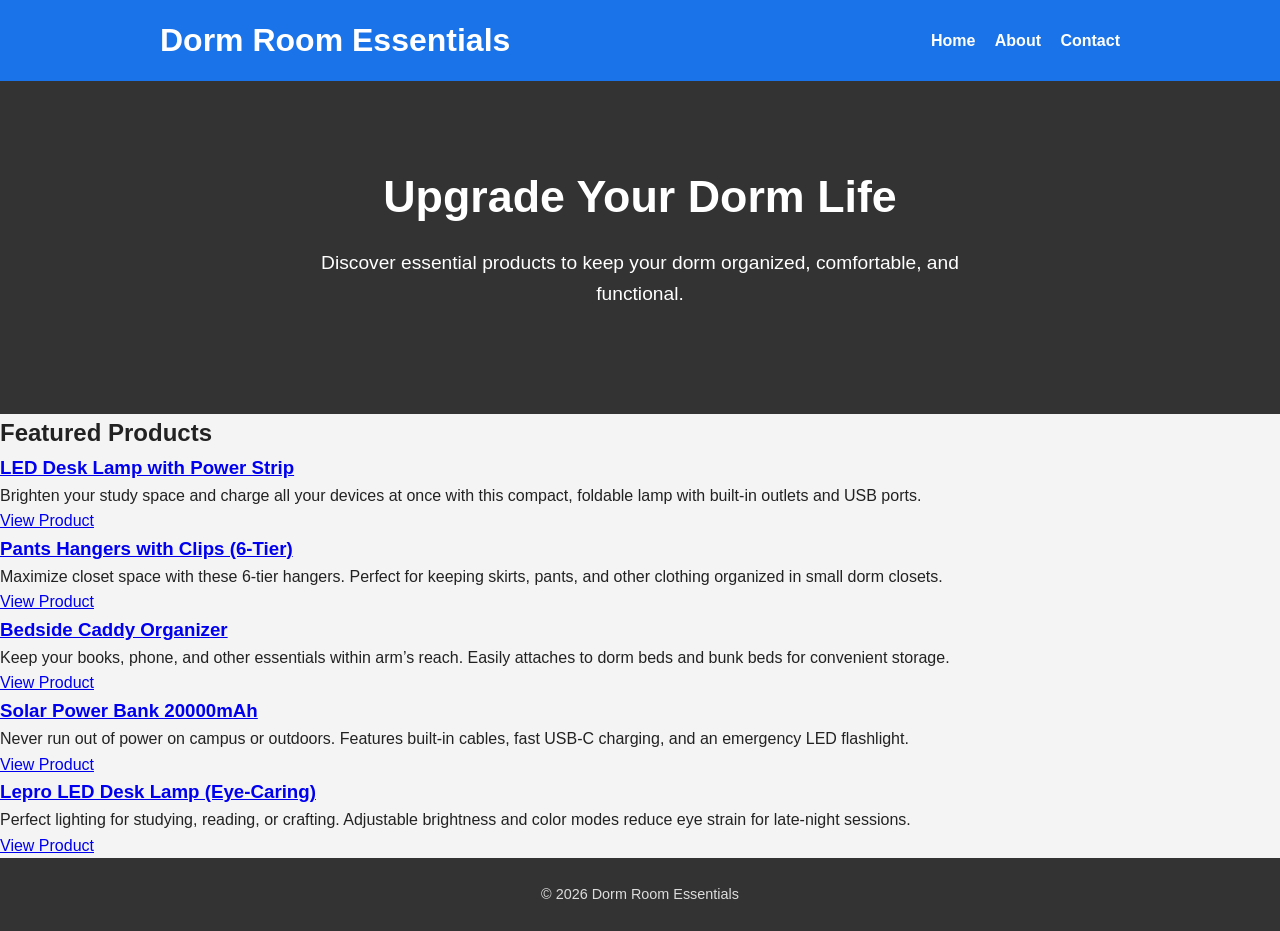
==== commit 04df883d: "Update index.html" ====
--- a/index.html
+++ b/index.html
@@ -3,7 +3,7 @@
 <head>
 <meta charset="UTF-8">
 <meta name="viewport" content="width=device-width, initial-scale=1.0">
-<title>Dorm Room Essentials — Kifar.co.uk</title>
+<title>Dorm Room Essentials — Shop Smart for College</title>
 <link rel="stylesheet" href="style.css">
 </head>
 <body>
@@ -19,70 +19,58 @@
   </div>
 </header>
 
+<!-- Hero Section -->
 <section class="hero">
-  <div class="hero-content">
-    <h2>Make Your Dorm Room Smart & Comfortable</h2>
-    <p>We curate the best dorm essentials to make your college life easier, organized, and stylish. Every product is hand-picked for students just like you!</p>
-    <a href="#featured-products" class="btn">See Our Top Picks</a>
-  </div>
+  <h2>Upgrade Your Dorm Life</h2>
+  <p>Discover essential products to keep your dorm organized, comfortable, and functional.</p>
 </section>
 
-<section id="featured-products" class="products-section">
-  <h2>Latest Dorm Room Essentials</h2>
-  <div class="products-grid">
-    <!-- Product Example (Repeat for each product) -->
-    <article class="product-card">
-      <h3>LED Desk Lamp</h3>
-      <p>Keep your study space bright and organized with this foldable LED desk lamp. Includes USB-C and AC outlets for all your devices, dimmable light, and space-saving design.</p>
-      <a href="https://amzn.to/4t3uhib" target="_blank" class="btn">Buy Now</a>
+<main class="container">
+
+  <h2>Featured Products</h2>
+  <div class="featured-posts">
+
+    <!-- Product 1 -->
+    <article>
+      <h3><a href="post1.html">LED Desk Lamp with Power Strip</a></h3>
+      <p>Brighten your study space and charge all your devices at once with this compact, foldable lamp with built-in outlets and USB ports.</p>
+      <a href="post1.html" class="btn">View Product</a>
     </article>
 
-    <article class="product-card">
-      <h3>Pants Hangers with Clips</h3>
-      <p>Organize your closet efficiently with these 6-tier hanging pants and skirt hangers. Saves space, swivels 360°, and perfect for small dorm closets.</p>
-      <a href="https://amzn.to/4srKptY" target="_blank" class="btn">Buy Now</a>
+    <!-- Product 2 -->
+    <article>
+      <h3><a href="post2.html">Pants Hangers with Clips (6-Tier)</a></h3>
+      <p>Maximize closet space with these 6-tier hangers. Perfect for keeping skirts, pants, and other clothing organized in small dorm closets.</p>
+      <a href="post2.html" class="btn">View Product</a>
     </article>
 
-    <article class="product-card">
-      <h3>Bedside Caddy Organizer</h3>
-      <p>Keep books, phones, and essentials at your fingertips with this bedside caddy. Fits most bunk beds and dorm beds, perfect for small spaces.</p>
-      <a href="https://amzn.to/3NAKEnC" target="_blank" class="btn">Buy Now</a>
+    <!-- Product 3 -->
+    <article>
+      <h3><a href="post3.html">Bedside Caddy Organizer</a></h3>
+      <p>Keep your books, phone, and other essentials within arm’s reach. Easily attaches to dorm beds and bunk beds for convenient storage.</p>
+      <a href="post3.html" class="btn">View Product</a>
     </article>
 
-    <article class="product-card">
-      <h3>Solar Power Bank 20000mAh</h3>
-      <p>Never run out of power with this wireless solar charger. Fast USB-C charging, built-in cables, emergency flashlight — perfect for campus, camping, or travel.</p>
-      <a href="https://amzn.to/41lmUH9" target="_blank" class="btn">Buy Now</a>
+    <!-- Product 4 -->
+    <article>
+      <h3><a href="post4.html">Solar Power Bank 20000mAh</a></h3>
+      <p>Never run out of power on campus or outdoors. Features built-in cables, fast USB-C charging, and an emergency LED flashlight.</p>
+      <a href="post4.html" class="btn">View Product</a>
     </article>
 
-    <article class="product-card">
-      <h3>Lepro LED Desk Lamp</h3>
-      <p>High-quality task lamp with 5 brightness levels and color modes. Ideal for reading, crafting, or late-night studies. Eye-care LED technology reduces strain.</p>
-      <a href="https://amzn.to/3PVP1Ks" target="_blank" class="btn">Buy Now</a>
+    <!-- Product 5 -->
+    <article>
+      <h3><a href="post5.html">Lepro LED Desk Lamp (Eye-Caring)</a></h3>
+      <p>Perfect lighting for studying, reading, or crafting. Adjustable brightness and color modes reduce eye strain for late-night sessions.</p>
+      <a href="post5.html" class="btn">View Product</a>
     </article>
+
   </div>
-</section>
 
-<section class="why-section">
-  <h2>Why Students Love Our Picks</h2>
-  <div class="reasons-grid">
-    <div class="reason">
-      <h3>Trusted Selection</h3>
-      <p>We only highlight products that are durable, functional, and loved by students nationwide.</p>
-    </div>
-    <div class="reason">
-      <h3>Space-Saving Designs</h3>
-      <p>Each item is chosen to maximize your dorm space without compromising comfort or style.</p>
-    </div>
-    <div class="reason">
-      <h3>Easy Online Access</h3>
-      <p>Buy directly through our affiliate links, quickly and safely, without searching endlessly online.</p>
-    </div>
-  </div>
-</section>
+</main>
 
 <footer>
-  <p>&copy; 2026 Dorm Room Essentials. All rights reserved.</p>
+  <p>&copy; 2026 Dorm Room Essentials</p>
 </footer>
 
 </body>
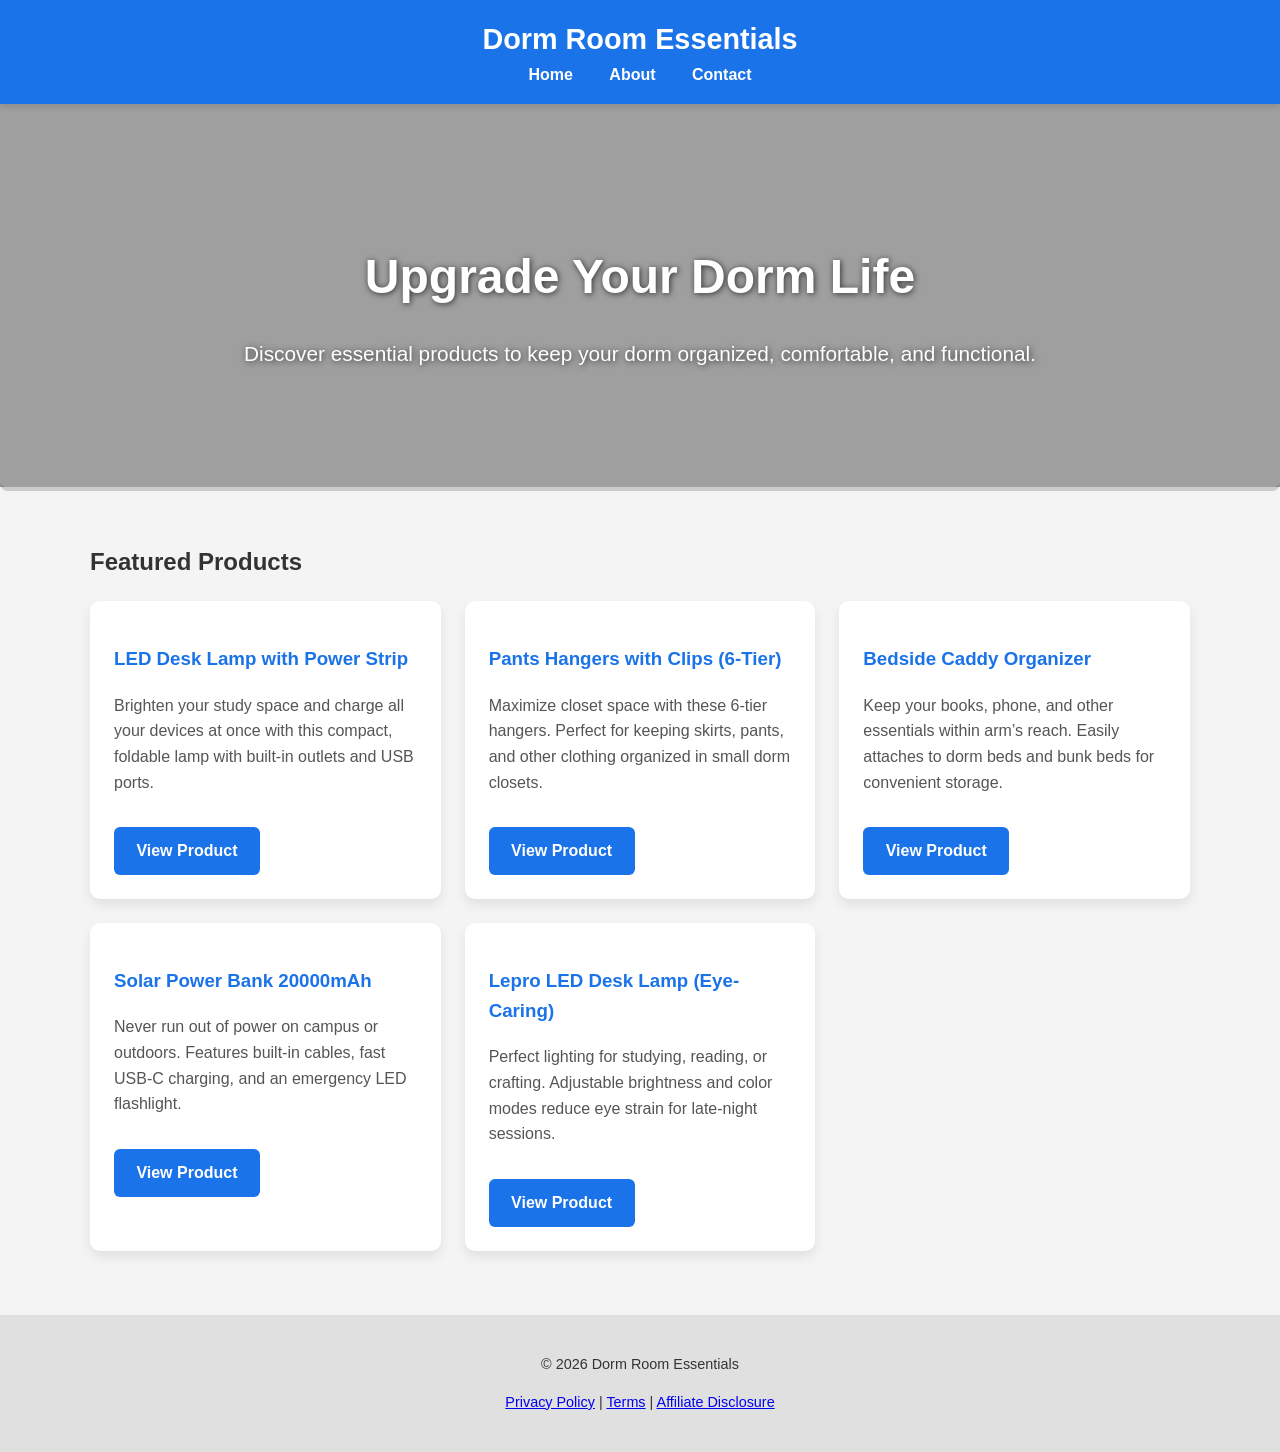
==== commit e06ea908: "Update index.html" ====
--- a/index.html
+++ b/index.html
@@ -71,7 +71,11 @@
 
 <footer>
   <p>&copy; 2026 Dorm Room Essentials</p>
+  <p>
+    <a href="privacy.html">Privacy Policy</a> |
+    <a href="terms.html">Terms</a> |
+    <a href="affiliate.html">Affiliate Disclosure</a>
+  </p>
 </footer>
-
 </body>
 </html>
--- a/style.css
+++ b/style.css
@@ -1,183 +1,167 @@
-/* --- General Reset --- */
-* {
+/* --- General Styles --- */
+body {
+  font-family: 'Segoe UI', Tahoma, Geneva, Verdana, sans-serif;
   margin: 0;
   padding: 0;
-  box-sizing: border-box;
-}
-
-body {
-  font-family: 'Helvetica Neue', Arial, sans-serif;
   line-height: 1.6;
-  color: #222;
+  color: #333;
   background-color: #f4f4f4;
 }
 
-/* --- Header --- */
 header {
-  background-color: #1a73e8;
-  color: white;
-  padding: 15px 0;
+  background: #1a73e8;
+  color: #fff;
+  padding: 1rem;
+  text-align: center;
+  box-shadow: 0 4px 6px rgba(0,0,0,0.1);
 }
 
-.header-container {
-  max-width: 1000px;
-  margin: 0 auto;
-  display: flex;
-  justify-content: space-between;
-  align-items: center;
-  padding: 0 20px;
+header h1 {
+  margin: 0;
+  font-size: 1.8rem;
 }
 
-header nav a {
-  color: white;
-  margin-left: 15px;
+nav a {
+  color: #fff;
   text-decoration: none;
-  font-weight: bold;
-  transition: color 0.3s;
+  margin: 0 1rem;
+  font-weight: 600;
 }
 
-header nav a:hover {
-  color: #ffd700;
+nav a:hover {
+  text-decoration: underline;
 }
 
 /* --- Hero Section --- */
 .hero {
-  background-color: #333;
+  position: relative;
+  padding: 6rem 2rem;
+  text-align: center;
   color: #fff;
-  text-align: center;
-  padding: 80px 20px;
+  background-image: url('images/hero-background.jpg'); /* replace with your hero image */
+  background-repeat: no-repeat;
+  background-position: center center;
+  background-size: cover;
+  border-bottom: 4px solid #ccc;
+  border-radius: 0 0 8px 8px;
+}
+
+.hero::before {
+  content: "";
+  position: absolute;
+  top: 0; left: 0;
+  width: 100%;
+  height: 100%;
+  background-color: rgba(0, 0, 0, 0.35); /* subtle overlay */
+  z-index: 0;
+}
+
+.hero h2,
+.hero p {
   position: relative;
+  z-index: 1;
+  text-shadow: 1px 1px 6px rgba(0,0,0,0.7);
 }
 
 .hero h2 {
-  font-size: 2.8rem;
-  margin-bottom: 15px;
+  font-size: 3rem;
+  margin-bottom: 1rem;
 }
 
 .hero p {
-  font-size: 1.2rem;
-  margin-bottom: 25px;
-  max-width: 650px;
-  margin-left: auto;
-  margin-right: auto;
+  font-size: 1.3rem;
 }
 
-.hero .btn {
-  background-color: #ff9900;
+/* --- Container --- */
+.container {
+  max-width: 1100px;
+  margin: auto;
+  padding: 2rem;
+}
+
+/* --- Featured Posts --- */
+.featured-posts {
+  display: grid;
+  grid-template-columns: repeat(auto-fit, minmax(280px, 1fr));
+  gap: 1.5rem;
+}
+
+.featured-posts article {
+  background: #fff;
+  padding: 1.5rem;
+  border-radius: 10px;
+  box-shadow: 0 6px 12px rgba(0,0,0,0.08);
+  transition: transform 0.25s ease, box-shadow 0.25s ease;
+}
+
+.featured-posts article:hover {
+  transform: translateY(-5px);
+  box-shadow: 0 12px 20px rgba(0,0,0,0.15);
+}
+
+.featured-posts h3 a {
+  color: #1a73e8;
+  text-decoration: none;
+}
+
+.featured-posts h3 a:hover {
+  text-decoration: underline;
+}
+
+.featured-posts p {
+  margin-top: 0.5rem;
+  font-size: 1rem;
+  color: #555;
+}
+
+/* --- Buttons --- */
+.btn {
+  display: inline-block;
+  margin-top: 1rem;
+  padding: 0.7rem 1.4rem;
+  background: #1a73e8;
   color: #fff;
-  padding: 12px 24px;
   border-radius: 6px;
+  border: none;
   text-decoration: none;
   font-weight: bold;
-  transition: background 0.3s;
-}
-
-.hero .btn:hover {
-  background-color: #e68a00;
-}
-
-/* --- Products Grid --- */
-.products-section {
-  max-width: 1000px;
-  margin: 40px auto;
-  padding: 0 20px;
-}
-
-.products-grid {
-  display: grid;
-  grid-template-columns: repeat(auto-fit, minmax(260px, 1fr));
-  gap: 20px;
-}
-
-.product-card {
-  background: #fff;
-  padding: 20px;
-  border-radius: 8px;
-  border: 1px solid #ddd;
-  transition: box-shadow 0.3s;
-}
-
-.product-card:hover {
-  box-shadow: 0 8px 20px rgba(0,0,0,0.12);
-}
-
-.product-card h3 {
-  color: #1a73e8;
-  margin-bottom: 10px;
-}
-
-.product-card p {
-  margin-bottom: 15px;
-}
-
-.product-card .btn {
-  display: inline-block;
-  padding: 10px 18px;
-  background-color: #ff9900;
-  color: #fff;
-  border-radius: 6px;
-  text-decoration: none;
-  font-weight: bold;
-}
-
-.product-card .btn:hover {
-  background-color: #e68a00;
-}
-
-/* --- Why Section --- */
-.why-section {
-  background-color: #f7f7f7;
-  padding: 50px 20px;
+  cursor: pointer;
+  transition: background 0.3s ease, transform 0.2s ease;
   text-align: center;
 }
 
-.reasons-grid {
-  display: grid;
-  grid-template-columns: repeat(auto-fit, minmax(220px, 1fr));
-  gap: 25px;
-  margin-top: 30px;
+.btn:hover {
+  background: #155ab6;
+  transform: translateY(-2px);
 }
 
-.reason {
-  background: #fff;
-  border-radius: 8px;
-  padding: 20px;
-  border: 1px solid #ddd;
-  transition: transform 0.3s;
+/* Separate styling for back buttons */
+.btn.back {
+  background: #555;
 }
 
-.reason:hover {
-  transform: translateY(-5px);
+.btn.back:hover {
+  background: #333;
 }
 
 /* --- Footer --- */
 footer {
   text-align: center;
-  background: #333;
-  color: #ddd;
-  padding: 25px 20px;
+  padding: 1.5rem;
+  background: #e0e0e0;
+  margin-top: 2rem;
   font-size: 0.9rem;
 }
 
-/* --- Buttons --- */
-.btn {
-  transition: all 0.3s ease;
-}
-
-.back {
-  background-color: #555;
-}
-
-.back:hover {
-  background-color: #333;
-}
-
-/* --- Responsive Adjustments --- */
-@media screen and (max-width: 600px) {
+/* --- Responsive --- */
+@media (max-width: 768px) {
   .hero h2 {
-    font-size: 2rem;
+    font-size: 2.2rem;
   }
   .hero p {
     font-size: 1rem;
   }
+  .featured-posts {
+    grid-template-columns: 1fr;
+  }
 }
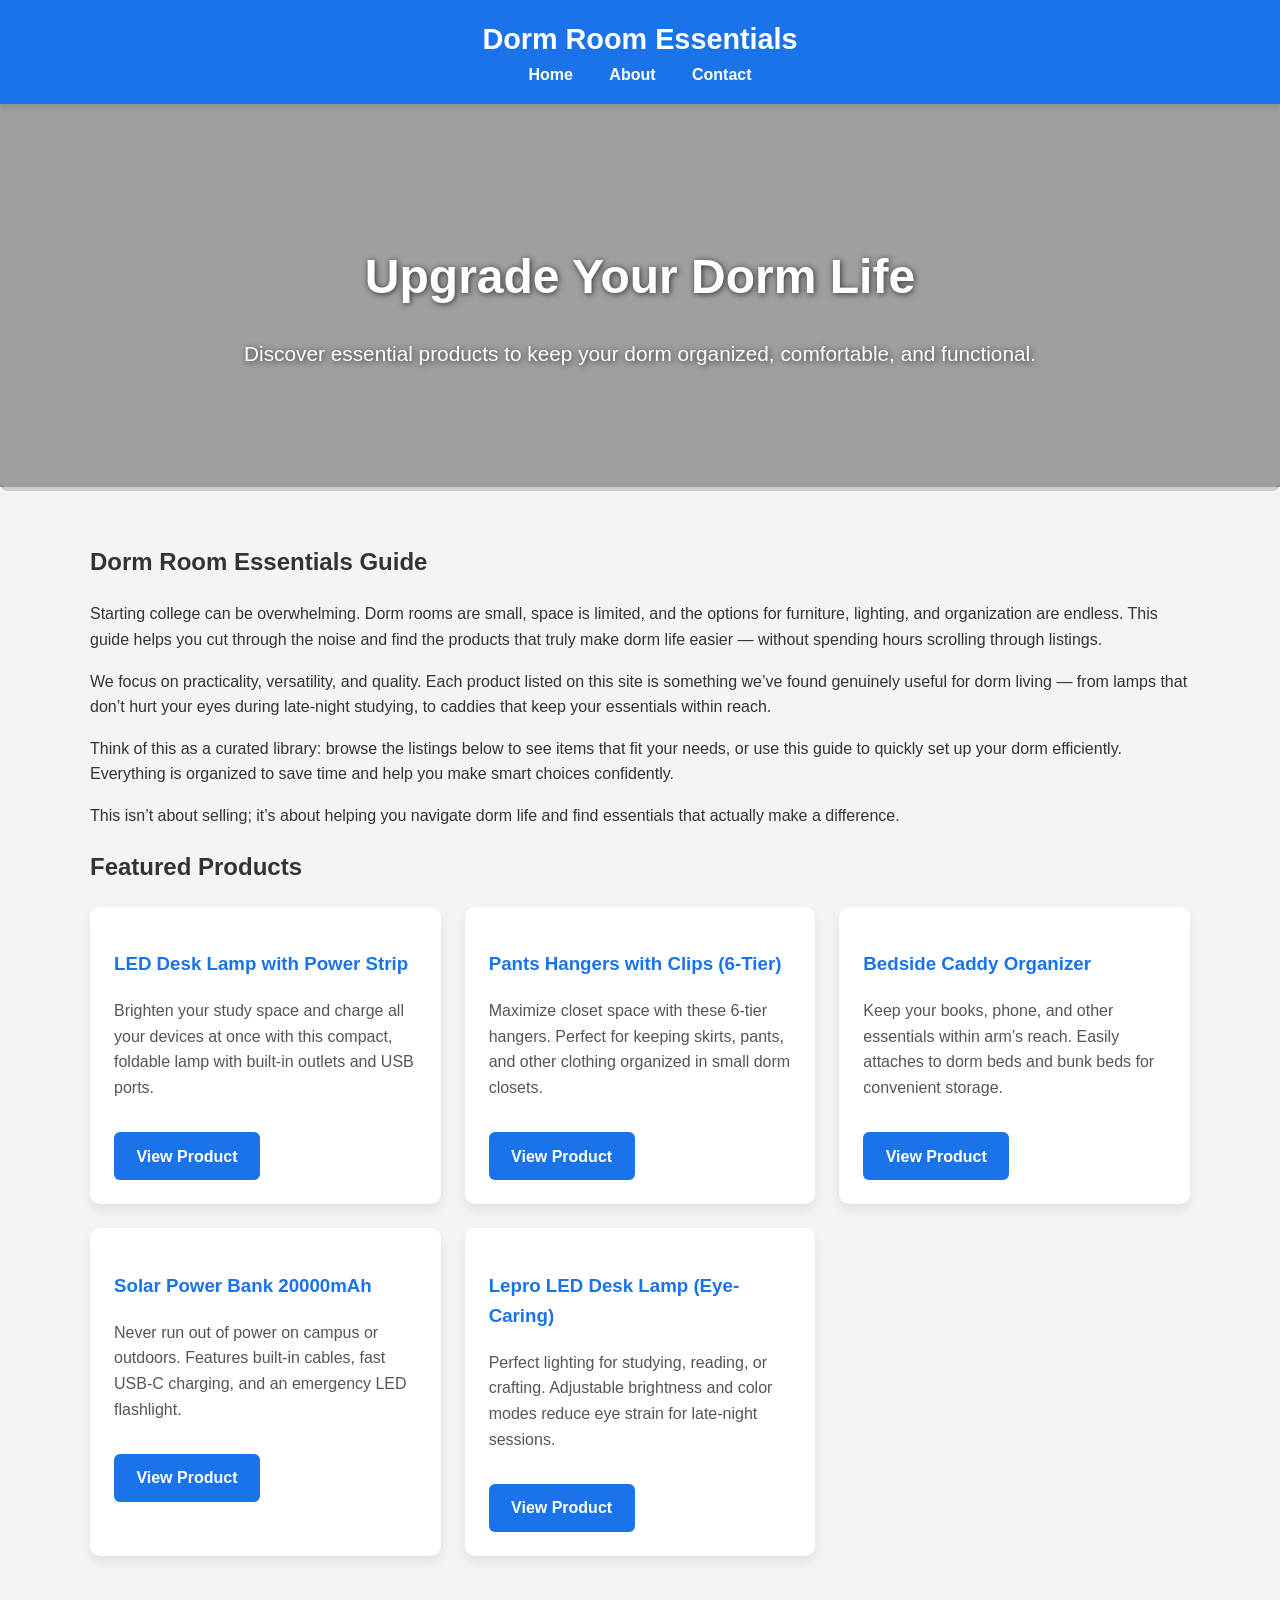
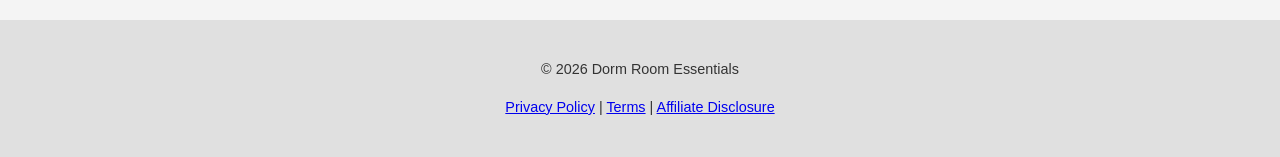
==== commit 0702efc9: "Update index.html" ====
--- a/index.html
+++ b/index.html
@@ -26,7 +26,17 @@
 </section>
 
 <main class="container">
+<!-- Dorm Room Essentials Guide Section -->
+<section id="dorm-guide" class="guide-section">
+  <h2>Dorm Room Essentials Guide</h2>
+  <p>Starting college can be overwhelming. Dorm rooms are small, space is limited, and the options for furniture, lighting, and organization are endless. This guide helps you cut through the noise and find the products that truly make dorm life easier — without spending hours scrolling through listings.</p>
 
+  <p>We focus on practicality, versatility, and quality. Each product listed on this site is something we’ve found genuinely useful for dorm living — from lamps that don’t hurt your eyes during late-night studying, to caddies that keep your essentials within reach.</p>
+
+  <p>Think of this as a curated library: browse the listings below to see items that fit your needs, or use this guide to quickly set up your dorm efficiently. Everything is organized to save time and help you make smart choices confidently.</p>
+
+  <p>This isn’t about selling; it’s about helping you navigate dorm life and find essentials that actually make a difference.</p>
+</section>
   <h2>Featured Products</h2>
   <div class="featured-posts">
 
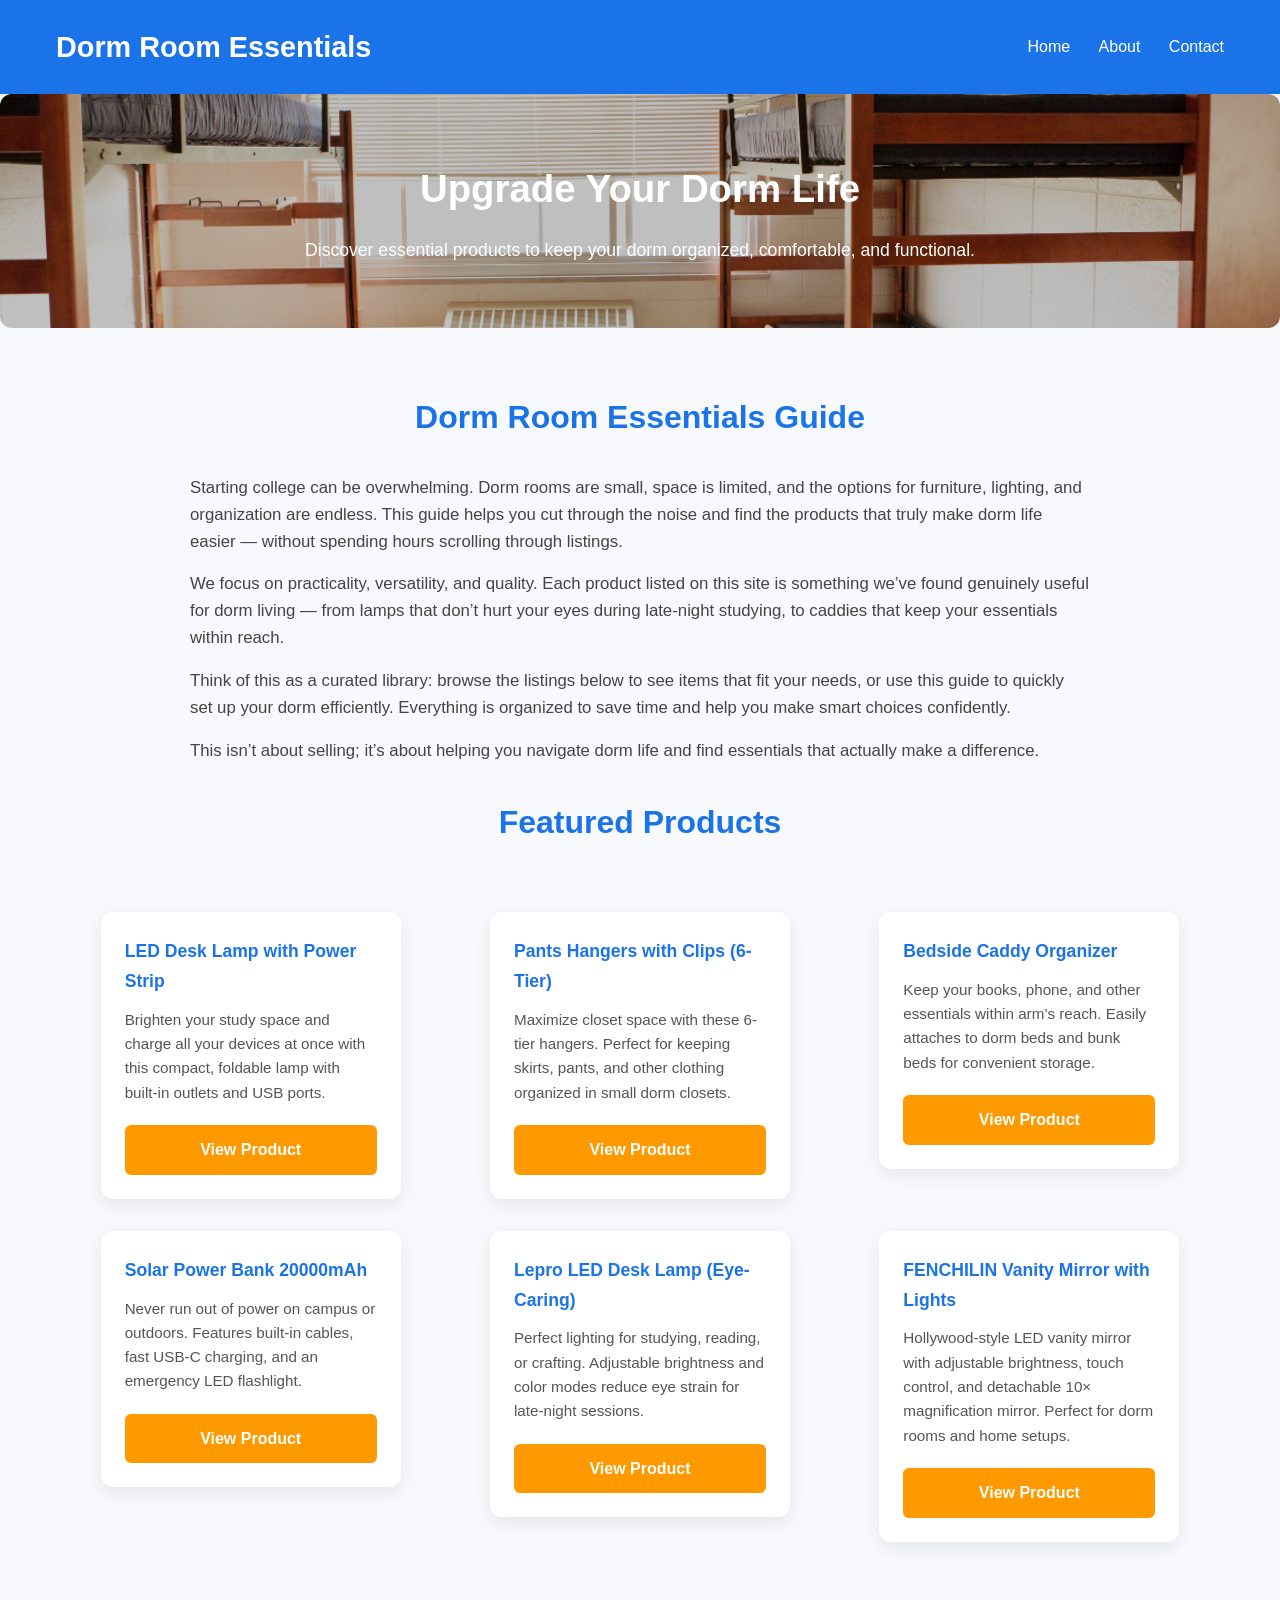
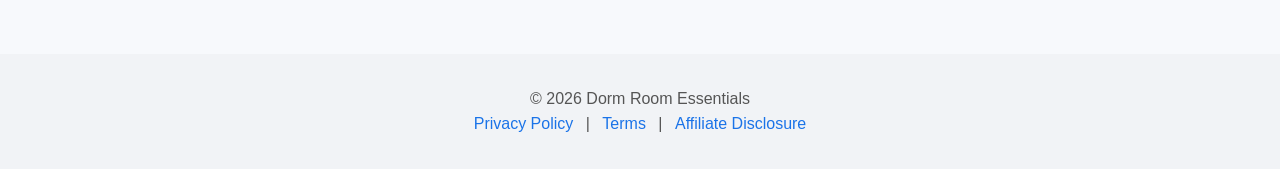
==== commit 005a812a: "Update index.html" ====
--- a/index.html
+++ b/index.html
@@ -74,7 +74,12 @@
       <p>Perfect lighting for studying, reading, or crafting. Adjustable brightness and color modes reduce eye strain for late-night sessions.</p>
       <a href="post5.html" class="btn">View Product</a>
     </article>
-
+  <!-- Product 6 -->
+    <article>
+      <h3><a href="post6.html">FENCHILIN Vanity Mirror with Lights</a></h3>
+      <p>Hollywood-style LED vanity mirror with adjustable brightness, touch control, and detachable 10× magnification mirror. Perfect for dorm rooms and home setups.</p>
+      <a href="https://amzn.to/40Oafwj" class="btn" target="_blank">View Product</a>
+    </article>
   </div>
 
 </main>
--- a/style.css
+++ b/style.css
@@ -1,49 +1,63 @@
-/* --- General Styles --- */
-body {
-  font-family: 'Segoe UI', Tahoma, Geneva, Verdana, sans-serif;
+/* Global Reset + Professional Base Styling */
+* {
   margin: 0;
   padding: 0;
+  box-sizing: border-box;
+}
+
+body {
+  font-family: "Inter", Arial, sans-serif;
+  background: #f7f9fc;
+  color: #333;
   line-height: 1.6;
-  color: #333;
-  background-color: #f4f4f4;
-}
-
+}
+
+/* Header */
 header {
   background: #1a73e8;
   color: #fff;
-  padding: 1rem;
-  text-align: center;
-  box-shadow: 0 4px 6px rgba(0,0,0,0.1);
+  padding: 1.5rem 0;
+  box-shadow: 0 2px 10px rgba(0,0,0,0.1);
+}
+
+.header-container {
+  max-width: 1200px;
+  margin: 0 auto;
+  padding: 0 1rem;
+  display: flex;
+  justify-content: space-between;
+  align-items: center;
 }
 
 header h1 {
-  margin: 0;
   font-size: 1.8rem;
+  font-weight: 700;
 }
 
 nav a {
   color: #fff;
-  text-decoration: none;
-  margin: 0 1rem;
-  font-weight: 600;
+  margin-left: 1.5rem;
+  text-decoration: none;
+  font-weight: 500;
+  transition: opacity 0.2s;
 }
 
 nav a:hover {
-  text-decoration: underline;
-}
-
-/* --- Hero Section --- */
+  opacity: 0.8;
+}
+
+/* Hero Section */
 .hero {
   position: relative;
-  padding: 6rem 2rem;
-  text-align: center;
-  color: #fff;
-  background-image: url('images/hero-background.jpg'); /* replace with your hero image */
+  text-align: center;
+  padding: 4rem 1rem;
+  background-image: url("images/header-bg.png");
+  background-size: cover;
+  background-position: center;
   background-repeat: no-repeat;
-  background-position: center center;
-  background-size: cover;
-  border-bottom: 4px solid #ccc;
-  border-radius: 0 0 8px 8px;
+  border-radius: 12px;
+  color: #fff;
+  overflow: hidden;
 }
 
 .hero::before {
@@ -52,7 +66,7 @@
   top: 0; left: 0;
   width: 100%;
   height: 100%;
-  background-color: rgba(0, 0, 0, 0.35); /* subtle overlay */
+  background-color: rgba(0, 0, 0, 0.25); /* optional overlay */
   z-index: 0;
 }
 
@@ -60,108 +74,135 @@
 .hero p {
   position: relative;
   z-index: 1;
-  text-shadow: 1px 1px 6px rgba(0,0,0,0.7);
 }
 
 .hero h2 {
-  font-size: 3rem;
+  font-size: 2.4rem;
   margin-bottom: 1rem;
 }
 
 .hero p {
-  font-size: 1.3rem;
-}
-
-/* --- Container --- */
+  max-width: 700px;
+  margin: 0 auto;
+  font-size: 1.1rem;
+}
+
+/* Main Container */
 .container {
-  max-width: 1100px;
-  margin: auto;
-  padding: 2rem;
-}
-
-/* --- Featured Posts --- */
+  max-width: 1200px;
+  margin: 0 auto;
+  padding: 2rem 1rem;
+}
+
+/* Section Headings */
+.container > h2,
+.guide-section h2 {
+  text-align: center;
+  color: #1a73e8;
+  font-size: 2rem;
+  margin: 2rem 0;
+  font-weight: 700;
+}
+
+/* Guide Section */
+.guide-section p {
+  max-width: 900px;
+  margin: 1rem auto;
+  font-size: 1.05rem;
+  color: #444;
+}
+
+/* Featured Products Grid */
 .featured-posts {
   display: grid;
-  grid-template-columns: repeat(auto-fit, minmax(280px, 1fr));
-  gap: 1.5rem;
-}
-
+  grid-template-columns: repeat(3, 1fr);
+  gap: 2rem;
+  justify-items: center;
+  align-items: start;
+  max-width: 1200px;
+  margin: 0 auto;
+  padding: 2rem 1rem;
+}
+
+/* Product Cards */
 .featured-posts article {
+  width: 100%;
+  max-width: 300px;
   background: #fff;
   padding: 1.5rem;
-  border-radius: 10px;
-  box-shadow: 0 6px 12px rgba(0,0,0,0.08);
+  border-radius: 12px;
+  box-shadow: 0 6px 20px rgba(0,0,0,0.08);
   transition: transform 0.25s ease, box-shadow 0.25s ease;
 }
 
 .featured-posts article:hover {
-  transform: translateY(-5px);
-  box-shadow: 0 12px 20px rgba(0,0,0,0.15);
+  transform: translateY(-6px);
+  box-shadow: 0 12px 28px rgba(0,0,0,0.12);
 }
 
 .featured-posts h3 a {
   color: #1a73e8;
-  text-decoration: none;
-}
-
-.featured-posts h3 a:hover {
-  text-decoration: underline;
+  font-weight: 700;
+  text-decoration: none;
+  font-size: 1.1rem;
 }
 
 .featured-posts p {
-  margin-top: 0.5rem;
-  font-size: 1rem;
+  margin: 0.75rem 0 1.25rem;
+  font-size: 0.95rem;
   color: #555;
 }
 
-/* --- Buttons --- */
+/* Buttons */
 .btn {
-  display: inline-block;
-  margin-top: 1rem;
-  padding: 0.7rem 1.4rem;
-  background: #1a73e8;
-  color: #fff;
+  display: block;
+  width: 100%;
+  text-align: center;
+  background: #ff9900;
+  color: #fff;
+  padding: 0.75rem 0;
   border-radius: 6px;
-  border: none;
-  text-decoration: none;
-  font-weight: bold;
-  cursor: pointer;
-  transition: background 0.3s ease, transform 0.2s ease;
-  text-align: center;
+  font-weight: 600;
+  transition: background 0.25s;
+  text-decoration: none;
 }
 
 .btn:hover {
-  background: #155ab6;
-  transform: translateY(-2px);
-}
-
-/* Separate styling for back buttons */
-.btn.back {
-  background: #555;
-}
-
-.btn.back:hover {
-  background: #333;
-}
-
-/* --- Footer --- */
-footer {
-  text-align: center;
-  padding: 1.5rem;
-  background: #e0e0e0;
-  margin-top: 2rem;
-  font-size: 0.9rem;
-}
-
-/* --- Responsive --- */
+  background: #cc7a00;
+}
+
+/* Responsive Layouts */
+@media (max-width: 1024px) {
+  .featured-posts {
+    grid-template-columns: repeat(2, 1fr);
+  }
+}
+
 @media (max-width: 768px) {
-  .hero h2 {
-    font-size: 2.2rem;
-  }
-  .hero p {
-    font-size: 1rem;
-  }
   .featured-posts {
     grid-template-columns: 1fr;
   }
-}
+
+  nav a {
+    margin-left: 1rem;
+  }
+}
+
+/* Footer */
+footer {
+  text-align: center;
+  padding: 2rem 1rem;
+  background: #f1f3f6;
+  margin-top: 3rem;
+  color: #555;
+}
+
+footer a {
+  color: #1a73e8;
+  text-decoration: none;
+  margin: 0 0.5rem;
+}
+
+footer a:hover {
+  text-decoration: underline;
+}
